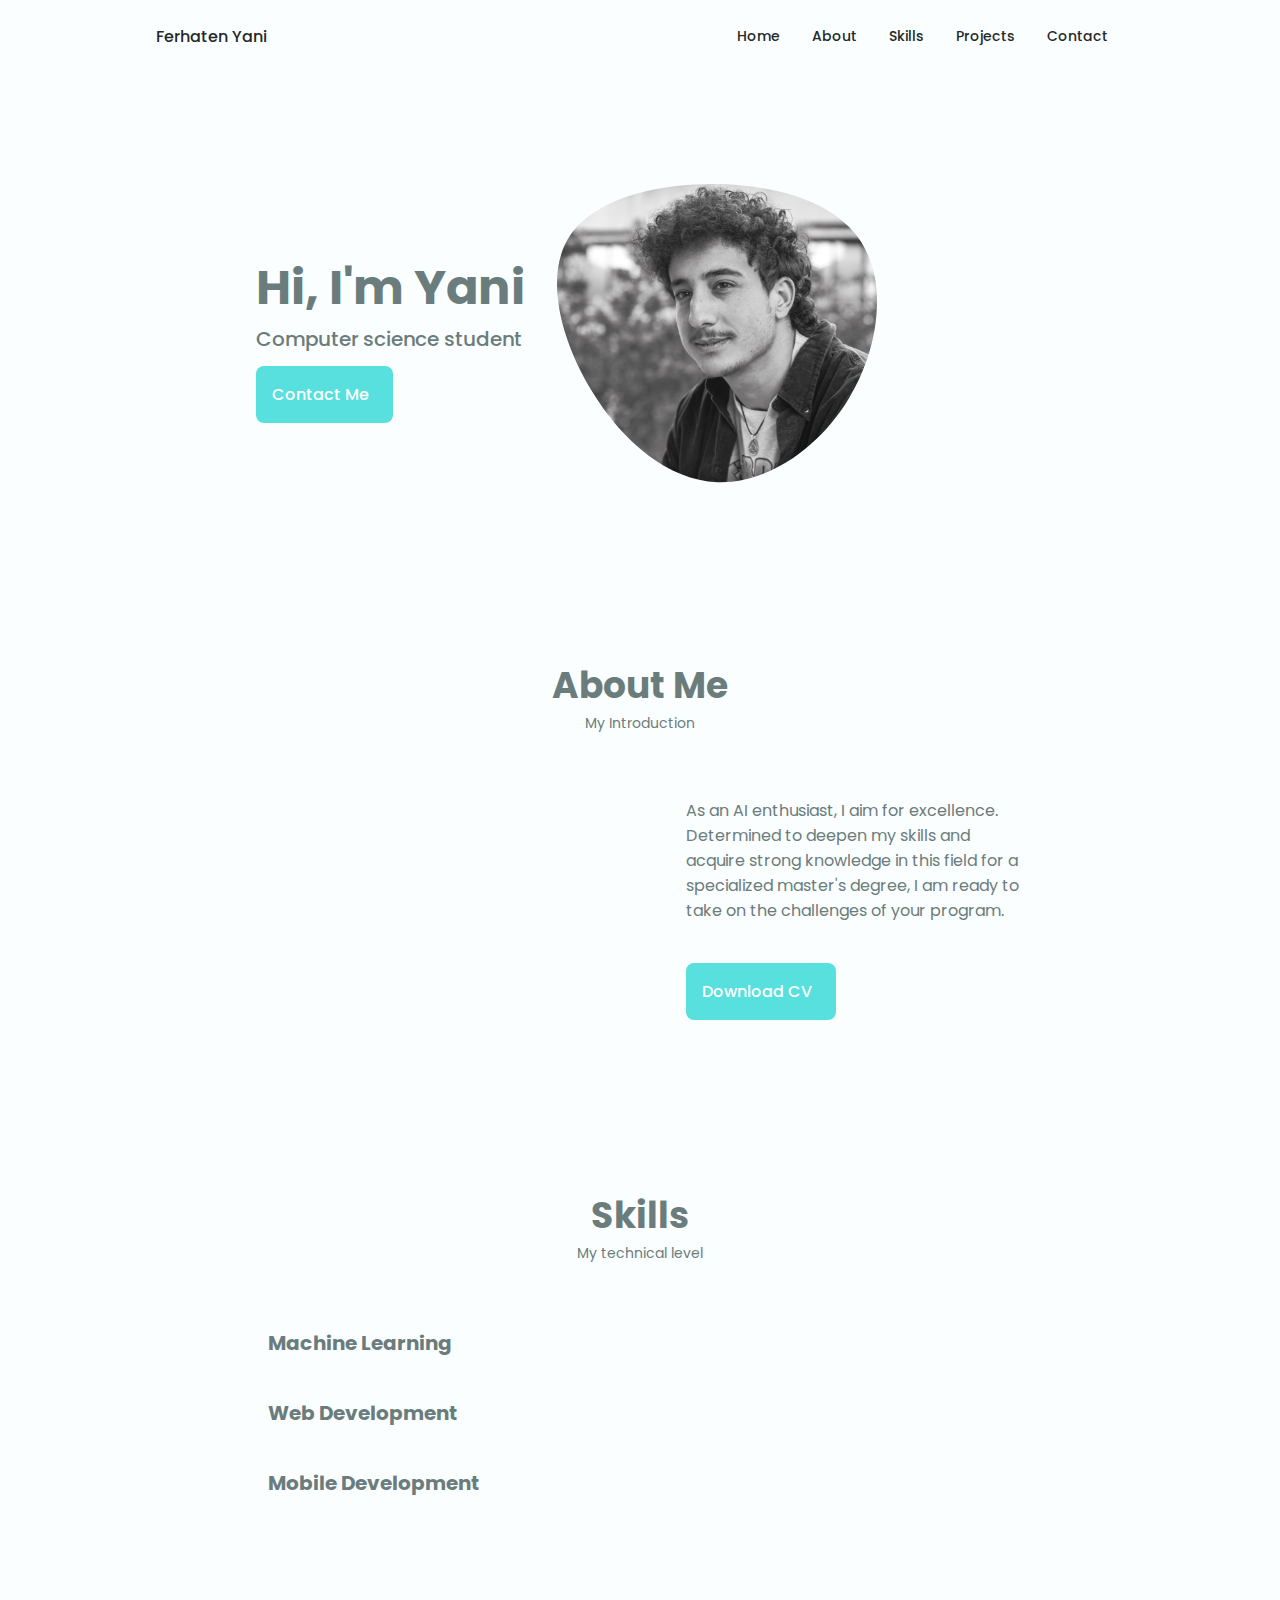
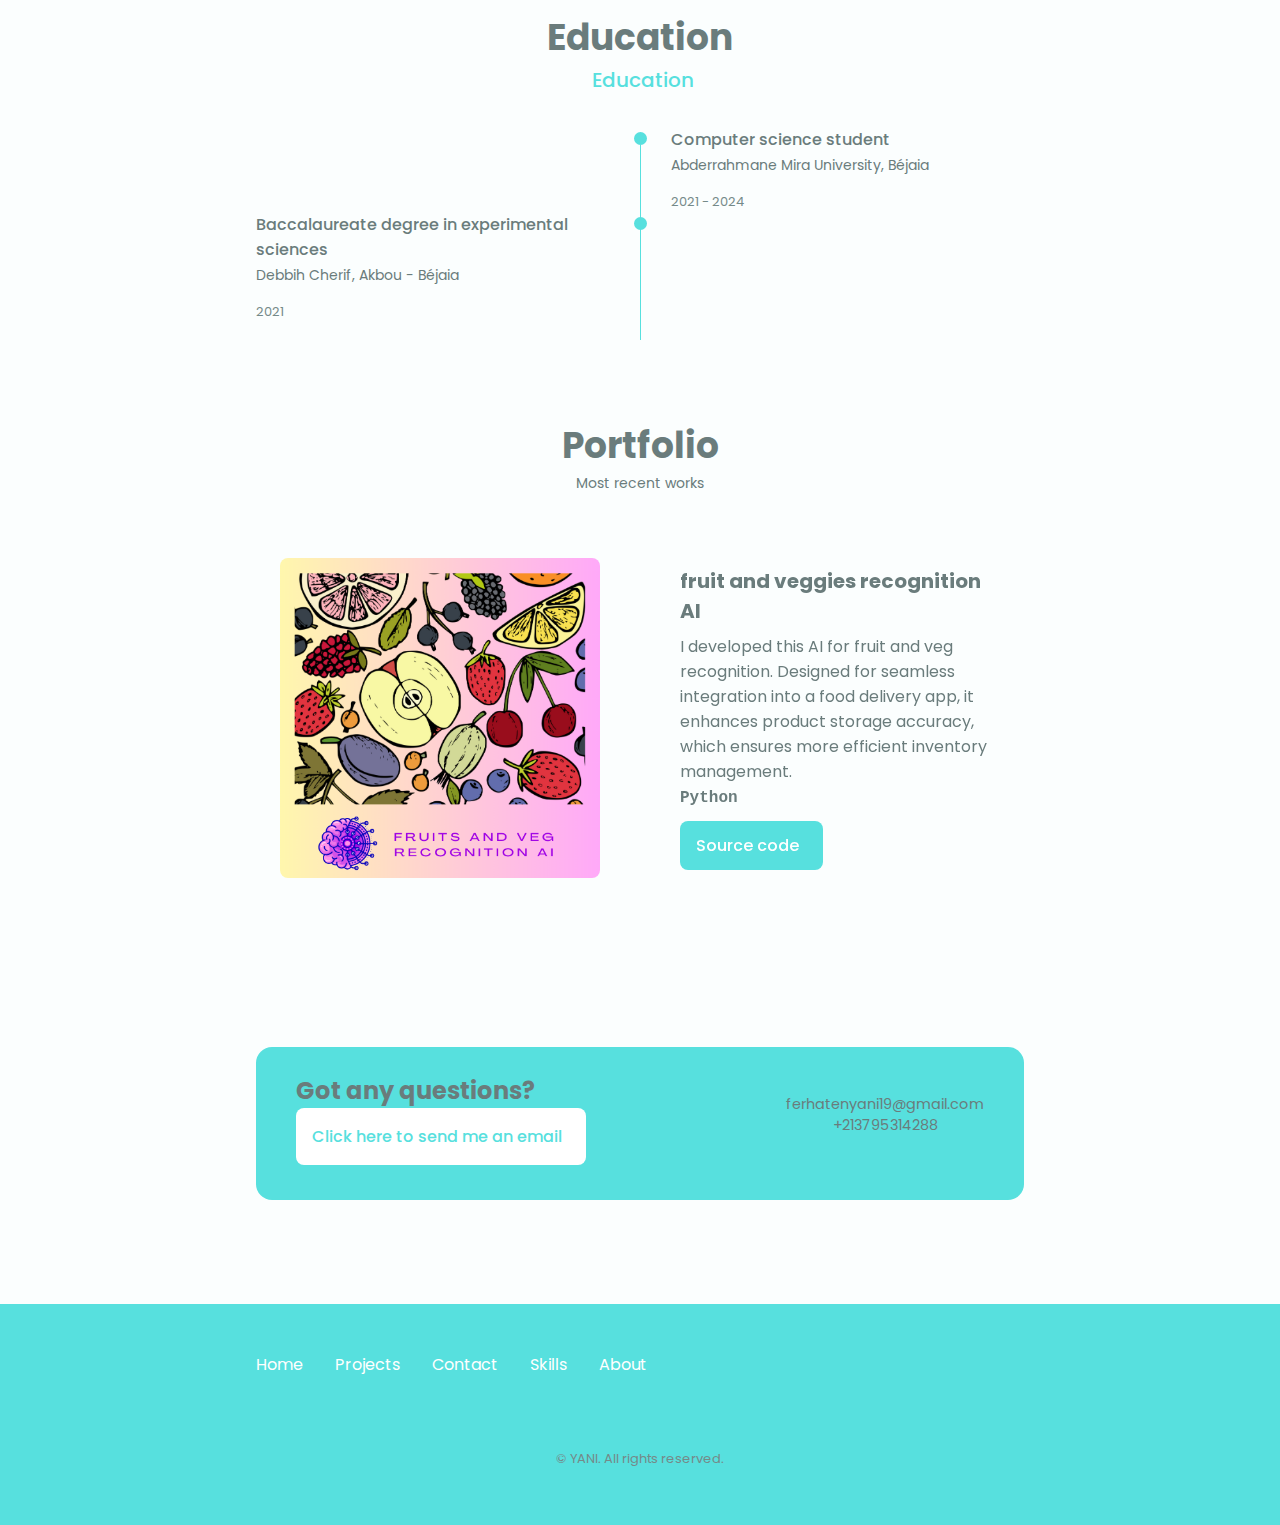
==== index.html @ fad54dcc "changed the js code" ====
<!DOCTYPE html>
<html lang="en">

<head>
    <meta charset="UTF-8">
    <meta name="viewport" content="width=device-width, initial-scale=1.0">

    <!--==================== UNICONS ====================-->
    <link rel="stylesheet" href="https://unicons.iconscout.com/release/v4.0.0/css/line.css">

    <!--==================== SWIPER CSS ====================-->
    <link rel="stylesheet" href="packages/css/swiper-bundle.min.css">

    <!--==================== CSS ====================-->
    <link rel="stylesheet" href="packages/css/styles.css">

    <title>Yani's Portfolio</title>
</head>

<body>
    <!--==================== HEADER ====================-->
    <header class="header" id="header">
        <nav class="nav container">
            <a href="#" class="nav__logo">Ferhaten Yani</a>
            <div class="nav__menu" id="nav-menu">
                <ul class="nav__list grid">
                    <li class="nav__item">
                        <a href="#home" class="nav__link">
                            <i class="uil uil-estate nav__icon"></i>Home
                        </a>
                    </li>
                    <li class="nav__item">
                        <a href="#about" class="nav__link">
                            <i class="uil uil-user nav__icon"></i>About
                        </a>
                    </li>
                    <li class="nav__item">
                        <a href="#skills" class="nav__link">
                            <i class="uil uil-file-alt nav__icon"></i>Skills
                        </a>
                    </li>

                    <li class="nav__item">
                        <a href="#portfolio" class="nav__link">
                            <i class="uil uil-scenery nav__icon"></i>Projects
                        </a>
                    </li>
                    <li class="nav__item">
                        <a href="#contact" class="nav__link">
                            <i class="uil uil-message nav__icon"></i>Contact
                        </a>
                    </li>
                </ul>
                <i class="uil uil-times nav__close" id="nav-close"></i>
            </div>
            <div class="nav__btns">
                <!-- Theme change button -->

                <i class="uil uil-moon change-theme" id="theme-button"></i>

                <div class="nav__toggle" id="nav-toggle">
                    <i class="uil uil-apps"></i>
                </div>
            </div>
        </nav>
    </header>

    <!--==================== MAIN ====================-->
    <main class="main">


        <!--==================== HOME ====================-->
        <section class="home section" id="home">
            <div class="home__container container grid">
                <div class="home__content grid">

                    <div class="home__img">
                        <svg class="home__blob" viewBox="0 0 200 187" xmlns="http://www.w3.org/2000/svg"
                            xmlns:xlink="http://www.w3.org/1999/xlink">
                            <mask id="mask0" mask-type="alpha">
                                <path d="M190.312 36.4879C206.582 62.1187 201.309 102.826 182.328 134.186C163.346 165.547 
                                    130.807 187.559 100.226 186.353C69.6454 185.297 41.0228 161.023 21.7403 129.362C2.45775 
                                    97.8511 -7.48481 59.1033 6.67581 34.5279C20.9871 10.1032 59.7028 -0.149132 97.9666 
                                    0.00163737C136.23 0.303176 174.193 10.857 190.312 36.4879Z" />
                            </mask>
                            <g mask="url(#mask0)">
                                <path d="M190.312 36.4879C206.582 62.1187 201.309 102.826 182.328 134.186C163.346 
                                    165.547 130.807 187.559 100.226 186.353C69.6454 185.297 41.0228 161.023 21.7403 
                                    129.362C2.45775 97.8511 -7.48481 59.1033 6.67581 34.5279C20.9871 10.1032 59.7028 
                                    -0.149132 97.9666 0.00163737C136.23 0.303176 174.193 10.857 190.312 36.4879Z" />
                                <image class="home__blob-img" x="" xlink:href="packages/images/me11.jpg" />
                            </g>
                        </svg>
                    </div>

                    <div class="home__data">
                        <h1 class="home__title">Hi, I'm Yani</h1>
                        <h3 class="home__subtitle">Computer science student</h3>
                       
                        <a href="#contact" class="button button--flex home__button">
                            Contact Me<i class="uil uil-message button__icon"></i>
                        </a>
                    </div>
                </div>
 
            </div>
           
        </section>

        <!--==================== ABOUT ====================-->
        <section class="about section" id="about">
            <h2 class="section__title">About Me</h2>
            <span class="section__subtitle">My Introduction</span>

            <div class="about__container container grid">
                <img src="packages/images/me2.JPG" alt="" class="about__img">
                <div class="about__data">
                    <p class="about__description">
                        As an AI enthusiast, I aim for excellence. Determined to deepen my skills and acquire strong knowledge in this field for a specialized master's degree, I am ready to take on the challenges of your program.
                    </p>
                    
                    <div class="about__buttons">
                        <a download="" href="packages/pdf/cvHETIC.pdf" class="button button--flex">
                            Download CV<i class="uil uil-download-alt button__icon"></i>
                        </a>
                    </div>
                </div>
            </div>
        </section>

        <!--==================== SKILLS ====================-->
        <section class="skills section" id="skills">
            <h2 class="section__title">Skills</h2>
            <span class="section__subtitle">My technical level</span>

            <div class="skills__container container grid">
                 <div> 
                    <!--==================== SKILL-1 ====================-->
                    <div class="skills__content skills__close">
                        <div class="skills__header">
                            <i class="uil uil-robot skills__icon"></i>
                            <div>
                                <h1 class="skills__title">Machine Learning</h1>
                            </div>

                            <i class="uil uil-angle-down skills__arrow"></i>
                        </div>
                        <div class="skills__list grid">
                            <div class="skills__data">
                                <div class="skills__titles">
                                    <h3 class="skills__name">Python</h3>
                                    <span class="skills__number">50%</span>
                                </div>
                                <div class="skills__bar">
                                    <span class="skills__percentage skills__python" style="width: 50%;"></span>
                                </div>
                            </div>
                            <div class="skills__data">
                                <div class="skills__titles">
                                    <h3 class="skills__name">Tensorflow</h3>
                                    <span class="skills__number">40%</span>
                                </div>
                                <div class="skills__bar">
                                    <span class="skills__percentage skills__tab" style="width: 40%;"></span>
                                </div>
                            </div>
                          
                            <div class="skills__data">
                                <div class="skills__titles">
                                    <h3 class="skills__name">Kaggle</h3>
                                    <span class="skills__number">40%</span>
                                </div>
                                <div class="skills__bar">
                                    <span class="skills__percentage skills__google" style="width: 40%;"></span>
                                </div>
                            </div>
                        </div>
                    </div>
         
                    <!--==================== SKILLS 2 ====================-->
                    <div class="skills__content skills__close">
                        <div class="skills__header">
                            <i class="uil uil-brackets-curly skills__icon"></i>
                            <div>
                                <h1 class="skills__title">Web Development</h1>
                                
                            </div>
                            <i class="uil uil-angle-down skills__arrow"></i>
                        </div>
                        <div class="skills__list grid">
                            <div class="skills__data">
                                <div class="skills__titles">
                                    <h3 class="skills__name">Django web framework</h3>
                                    <span class="skills__number">40%</span>
                                </div>
                                <div class="skills__bar">
                                    <span class="skills__percentage skills__wordpress" style="width: 45%;"></span>
                                </div>
                            </div>
                            <div class="skills__data">
                                <div class="skills__titles">
                                    <h3 class="skills__name">HTML</h3>
                                    <span class="skills__number">80%</span>
                                </div>
                                <div class="skills__bar">
                                    <span class="skills__percentage skills__html" style="width: 80%;"></span>
                                </div>
                            </div>
                            <div class="skills__data">
                                <div class="skills__titles">
                                    <h3 class="skills__name">CSS</h3>
                                    <span class="skills__number">60%</span>
                                </div>
                                <div class="skills__bar">
                                    <span class="skills__percentage skills__css" style="width: 65%;"></span>
                                </div>
                            </div>
                            <div class="skills__data">
                                <div class="skills__titles">
                                    <h3 class="skills__name">Bootstrap</h3>
                                    <span class="skills__number">60%</span>
                                </div>
                                <div class="skills__bar">
                                    <span class="skills__percentage skills__css" style="width: 65%;"></span>
                                </div>
                            </div>
                            <div class="skills__data">
                                <div class="skills__titles">
                                    <h3 class="skills__name">JavaScript</h3>
                                    <span class="skills__number">40%</span>
                                </div>
                                <div class="skills__bar">
                                    <span class="skills__percentage skills__js" style="width: 45%;"></span>
                                </div>
                            </div>
                            <div class="skills__data">
                                <div class="skills__titles">
                                    <h3 class="skills__name">Node.js</h3>
                                    <span class="skills__number">40%</span>
                                </div>
                                <div class="skills__bar">
                                    <span class="skills__percentage skills__js" style="width: 45%;"></span>
                                </div>
                            </div>
                            <div class="skills__data">
                                <div class="skills__titles">
                                    <h3 class="skills__name">SQL</h3>
                                    <span class="skills__number">50%</span>
                                </div>
                                <div class="skills__bar">
                                    <span class="skills__percentage skills__js" style="width: 45%;"></span>
                                </div>
                            </div>
                           
                        </div>
                    </div>
                </div>
               
                    <!--==================== SKILLS 3 ====================-->
                    <div class="skills__content skills__close">
                        <div class="skills__header">
                            <i class="uil uil-laptop skills__icon"></i>
                            <div>
                                <h1 class="skills__title">Mobile Development</h1>
                            </div>

                            <i class="uil uil-angle-down skills__arrow"></i>
                        </div>
                        <div class="skills__list grid">
                            <div class="skills__data">
                                <div class="skills__titles">
                                    <h3 class="skills__name">React Native</h3>
                                    <span class="skills__number">30%</span>
                                </div>
                                <div class="skills__bar">
                                    <span class="skills__percentage skills__wordpress" style="width: 90%;"></span>
                                </div>
                            </div>
                            <div class="skills__data">
                                <div class="skills__titles">
                                    <h3 class="skills__name">JavaScript</h3>
                                    <span class="skills__number">40%</span>
                                </div>
                                <div class="skills__bar">
                                    <span class="skills__percentage skills__html" style="width: 80%;"></span>
                                </div>
                            </div>
                            <div class="skills__data">
                                <div class="skills__titles">
                                    <h3 class="skills__name">JSX</h3>
                                    <span class="skills__number">30%</span>
                                </div>
                                <div class="skills__bar">
                                    <span class="skills__percentage skills__css" style="width: 70%;"></span>
                                </div>
                            </div>
                        </div>
                    </div>
                </div>
            </div>
        </section>

        <!--==================== QUALIFICATION ====================-->
        <section class="qualification__section">
            <h2 class="section__title">Education</h2>

            <div class="qualification__container container">

                    <div class="qualification__tabs">
                        <div class="qualification__button button--flex qualification__active" data-target='#education'>
                            <i class="uil uil-graduation-cap qualification__icon"></i>
                            Education
                        </div> 
                    </div>

                
                    <!--==================== QUALIFICATION CONTENT 1 ====================-->
                    <div class="qualification__content qualification__active" data-content id="education">

                      

                        <!--==================== QUALIFICATION 2 ====================-->
                        <div class="qualification__data">
                            <div></div>
                            <div>
                                <span class="qualification__rounder"></span>
                                <span class="qualification__line"></span>
                            </div>

                            <div>
                                <h3 class="qualification__title">Computer science student</h3>
                                <span class="qualification__subtitle">Abderrahmane Mira University, Béjaia</span>
                                <div class="qualification__calendar">
                                    <i class="uil uil-calendar-alt"></i>
                                    2021 - 2024
                                </div>
                            </div>
                        </div>

                        <!--==================== QUALIFICATION 1 ====================-->
                        <div class="qualification__data">
                            <div>
                                <h3 class="qualification__title">Baccalaureate degree in experimental sciences</h3>
                                <span class="qualification__subtitle">Debbih Cherif, Akbou - Béjaia</span>
                                <div class="qualification__calendar">
                                    <i class="uil uil-calendar-alt"></i>
                                    2021
                                </div>
                            </div>

                            <div>
                                <span class="qualification__rounder"></span>
                                <span class="qualification__line"></span>
                            </div>
                        </div>

                    </div>
                
                 </div>
        </section>

      
        <!--==================== Projects ====================-->
        <section class="portfolio section" id="portfolio">

            <h2 class="section__title">Portfolio</h2>
            <span class="section__subtitle">Most recent works</span>

            <div class="portfolio__container container swiper-container">
                <div class="swiper-wrapper">

                     <!--==================== PORTFOLIO 1 ====================-->

                     <div class="portfolio__content grid swiper-slide">
                        <img src="packages/images/aiIMG.png" controls loop class="portfolio__img">
                            
                    </img>

                        <div class="portfolio_">

                            <h3 class="portfolio__title">fruit and veggies recognition AI</h3>

                            <p class="portfolio__description"> I developed this AI for fruit and veg recognition. 
                                Designed for seamless integration into a food delivery app, 
                                it enhances product storage accuracy, 
                                which ensures more efficient inventory management. <br> <code

                                    style="font-weight: bold;">Python </code></p>
                            <a href="https://github.com/bonclay-maker/vegiesAI"
                                class="button button--flex button--small portfolio__button" target="_blank">
                                Source code
                                <i class="uil uil-arrow-right button__icon"></i>
                            </a>
                        </div>
                    </div>

                    <!--==================== PORTFOLIO 2 ====================-->

                    <div class="portfolio__content grid swiper-slide">
                        <img src="./packages/images/portfolio.png" alt="" class="portfolio__img">

                        <div class="portfolio_">
                            <h3 class="portfolio__title">My portfolio</h3>
                            <p class="portfolio__description">I designed this personal portfolio to showcase my latests projects and my most valuable skills <br> <code
                                    style="font-weight: bold;">HTML CSS Javascript </code>
                            </p>
                            <a href="https://github.com/bonclay-maker/portfolio.github.io"
                            class="button button--flex button--small portfolio__button" target="_blank">
                            Source code
                            <i class="uil uil-arrow-right button__icon"></i>
                        </a>
                        </div>
                    </div>

                   

                 

              


            </div>

        </section>

        <!--==================== contact me section ====================-->

        <section class="project section" id="contact">

            <div class="project__bg">
                <div class="project__container project__data container grid">
                    <div class="project__data">
                        <h2 class="project__title">Got any questions?</h2>
                        
                        <a href="mailto:oussamabenberkane.pro@gmail.com" target="_blank"
                            class="button button--flex button--white" style="margin-bottom: 0.3rem;">Click here to send
                            me an email
                            <i class="uil uil-message project__icon button__icon"></i>
                        </a>

                    </div>

                    <span style="margin: auto; font-size: .9rem; text-align: center;">
                        ferhatenyani19@gmail.com
                        <br>
                        +213795314288
                    </span>

                </div>
            </div>

        </section>

    

     
    </main>

    <!--==================== FOOTER ====================-->
    <footer class="footer">

        <div class="footer__bg">

            <div class="footer__container container grid">


                <ul class="footer__links">
                    <li>
                        <a href="#home" class="footer__link">Home</a>
                    </li>
                    <li>
                        <a href="#portfolio" class="footer__link">Projects</a>
                    </li>
                    <li>
                        <a href="#contact" class="footer__link">Contact</a>
                    </li>
                    <li>
                        <a href="#skills" class="footer__link">Skills</a>
                    </li>
                     <li>
                        <a href="#about" class="footer__link">About</a>
                    </li>
                </ul>

               
            </div>
            <p class="footer__copy">&#169; YANI. All rights reserved.</p>
        </div>
    </footer>

    <!--==================== SCROLL TOP ====================-->
    <a href="#" class="scrollup" id="scroll-up">
        <i class="uil uil-arrow-up scrollup__icon"></i>
    </a>


    <!--==================== SWIPER JS ====================-->
    <script src="packages/js/swiper-bundle.min.js"></script>

    <!--==================== MAIN JS ====================-->
    <script src="packages/js/main.js"></script>
    
</body>

</html>
---- packages/css/styles.css ----
/* ==================== GOOGLE FONTS ====================*/
@import url("https://fonts.googleapis.com/css2?family=Poppins:wght@400;500;600&display=swap");

/*==================== VARIABLES CSS ====================*/
:root {
  --header-height: 3rem;

  /*========== Colors ==========*/
  /* Change favorite color */
  --hue-color: 899 ;

  /* HSL color mode */
  --first-color: hsl(var(--hue-color), 69%, 61%);
  --first-color-second: hsl(var(--hue-color), 69%, 61%);
  --first-color-alt: hsl(var(--hue-color), 57%, 53%);
  --first-color-lighter: hsl(var(--hue-color), 92%, 85%);
  --title-color: hsl(var(--hue-color), 8%, 15%);
  --text-color: hsl(var(--hue-color), 8%, 45%);
  --text-color-light: hsl(var(--hue-color), 8%, 50%);
  --input-color: hsl(var(--hue-color), 70%, 96%);
  --body-color: hsl(var(--hue-color), 60%, 99%);
  --container-color: #fff;
  --scroll-bar-color: hsl(var(--hue-color), 12%, 90%);
  --scroll-thumb-color: hsl(var(--hue-color), 12%, 80%);

  /*========== Font and typography ==========*/
  --body-font: "Poppins", sans-serif;

  /* .5rem = 8px, 1rem = 16px, 1.5rem = 24px ... */
  --big-font-size: 2rem;
  --h1-font-size: 1.5rem;
  --h2-font-size: 1.25rem;
  --h3-font-size: 1.125rem;
  --normal-font-size: 0.938rem;
  --small-font-size: 0.813rem;
  --smaller-font-size: 0.75rem;

  /*========== Font weight ==========*/
  --font-medium: 500;
  --font-semi-bold: 600;

  /*========== Margenes Bottom ==========*/
  /* .25rem = 4px, .5rem = 8px, .75rem = 12px ... */
  --mb-0-25: 0.25rem;
  --mb-0-5: 0.5rem;
  --mb-0-75: 0.75rem;
  --mb-1: 1rem;
  --mb-1-5: 1.5rem;
  --mb-2: 2rem;
  --mb-2-5: 2.5rem;
  --mb-3: 3rem;

  /*========== z index ==========*/
  --z-tooltip: 10;
  --z-fixed: 100;
  --z-modal: 1000;
}

/* Font size for large devices */
@media screen and (min-width: 968px) {
  :root {
    --big-font-size: 3rem;
    --h1-font-size: 2.25rem;
    --h2-font-size: 1.5rem;
    --h3-font-size: 1.25rem;
    --normal-font-size: 1rem;
    --small-font-size: 0.875rem;
    --smaller-font-size: 0.813rem;
  }
}

/*========== Variables Dark theme ==========*/
body.dark-theme {
  /* HSL color mode */
  --first-color-second: hsl(var(--hue-color), 30%, 8%);
  --title-color: hsl(var(--hue-color), 8%, 95%);
  --text-color: hsl(var(--hue-color), 8%, 45%);
  --text-color-light: hsl(var(--hue-color), 8%, 75%);
  --input-color: hsl(var(--hue-color), 29%, 16%);
  --body-color: hsl(var(--hue-color), 28%, 12%);
  --container-color: hsl(var(--hue-color), 29%, 16%);
  --scroll-bar-color: hsl(var(--hue-color), 12%, 48%);
  --scroll-thumb-color: hsl(var(--hue-color), 12%, 36%);
}

/*========== Button Dark/Light ==========*/
.nav__btns {
  display: flex;
  align-items: center;
}

.change-theme {
  font-size: 1.25rem;
  color: var(--title-color);
  margin-right: var(--mb-1);
  cursor: pointer;
}

.change-theme:hover {
  color: var(--first-color);
}

/*==================== BASE ====================*/

* {
  box-sizing: border-box;
  padding: 0;
  margin: 0;
}

html {
  scroll-behavior: smooth;
}

body {
  margin: 0 0 var(--header-height) 0;
  font-family: var(--body-font);
  font-size: var(--normal-font-size);
  background-color: var(--body-color);
  color: var(--text-color);
}


h4 {
  color: var(--title-color);
  font-weight: var(--font-semi-bold);
}

ul {
  list-style: none;
}

a {
  text-decoration: none;
}

img {
  width: 100%;
  height: auto;
}

/*==================== REUSABLE CSS CLASSES ====================*/
.section {
  padding: 2rem 0 4rem;
  margin-bottom: 40px;
}

.section__title {
  font-size: var(--h1-font-size);
}

.section__subtitle {
  display: block;
  font-size: var(--small-font-size);
  margin-bottom: var(--mb-2);
}

.section__title,
.section__subtitle {
  text-align: center;
}

/*==================== LAYOUT ====================*/

.container {
  max-width: 768px;
  margin-left: var(--mb-1-5);
  margin-right: var(--mb-1-5);
}

.grid {
  display: grid;
  gap: 1.5rem;
}

.header {
  width: 100%;
  position: fixed;
  bottom: 0;
  left: 0;
  z-index: var(--z-fixed);
  background-color: var(--body-color);
}

/*==================== NAV ====================*/
.nav {
  max-width: 968px;
  height: var(--header-height);
  display: flex;
  justify-content: space-between;
  align-items: center;
}

.nav__logo,
.nav__toggle {
  color: var(--title-color);
  font-weight: var(--font-medium);
}

.nav__logo:hover {
  color: var(--first-color);
}

.nav__toggle {
  font-size: 1.1rem;
  cursor: pointer;
}

.nav__toggle:hover {
  color: var(--first-color);
}

@media screen and (max-width: 767px) {
  .nav__menu {
    position: fixed;
    bottom: -100%;
    left: 0;
    width: 100%;
    background-color: var(--body-color);
    padding: 2rem 1.5rem 4rem;
    box-shadow: 0 -1px 4px rgba(0, 0, 0, 0.15);
    border-radius: 1.5rem 1.5rem 0 0;
    transition: 0.3s;
  }
}

.nav__list {
  grid-template-columns: repeat(3, 1fr);
  gap: 2rem;
}

.nav__link {
  display: flex;
  flex-direction: column;
  align-items: center;
  font-size: var(--small-font-size);
  color: var(--title-color);
  font-weight: var(--font-medium);
}

.nav__link:hover {
  color: var(--first-color);
}

.nav__icon {
  font-size: 1.2rem;
}

.nav__close {
  position: absolute;
  right: 1.3rem;
  bottom: 0.5rem;
  font-size: 1.5rem;
  cursor: pointer;
  color: var(--first-color);
}

.nav__close:hover {
  color: var(--first-color-alt);
}

/* show menu */
.show-menu {
  bottom: 0;
}

/* Active link */
.active-link {
  color: var(--first-color);
}

/* Change background header */
.scroll-header {
  box-shadow: 0 -1px 4px rgba(0, 0, 0, 0.15);
}

/*==================== HOME ====================*/

.home__container {
  gap: 1rem;
}

.home__content {
  grid-template-columns: 0.5fr 3fr;
  padding-top: 3.5rem;
  align-items: center;
}


.home__blob {
  width: 200px;
  fill: var(--first-color);
}

.home__blob-img {
  width: 200px;
  align-self: center;
}

.home__data {
  grid-column: 1/3;
}

.home__title {
  font-size: var(--big-font-size);
}

.home__subtitle {
  font-size: var(--h3-font-size);
  color: var(--text-color);
  font-weight: var(--font-medium);
  margin-bottom: var(--mb-0-75);
}

.home__description {
  margin-bottom: var(--mb-2);
}

.home__scroll {
  display: none;
}

.home__scroll-button {
  color: var(--first-color);
  transition: 0.3s;
}

.home__scroll-button:hover {
  transform: translateY(0.25rem);
}

.home__scroll-mouse {
  font-size: 2rem;
}

.home__scroll-name {
  font-size: var(--small-font-size);
  color: var(--title-color);
  font-weight: var(--font-medium);
  margin-right: var(--mb-0-25);
}

.home__scroll-arrow {
  font-size: 1.25rem;
}

/*==================== BUTTONS ====================*/

.button {
  display: inline-block;
  background-color: var(--first-color);
  color: #ffff;
  padding: 1rem;
  border-radius: 0.5rem;
  font-weight: var(--font-medium);
}

.button:hover {
  background-color: var(--first-color-alt);
}

.button__icon {
  font-size: 1.2rem;
  margin-left: var(--mb-0-5);
  transition: 0.3s;
}

.button--white {
  background-color: #fff;
  color: var(--first-color);
}

.button--white:hover {
  background-color: #fff;
}

.button--flex {
  display: inline-flex;
  align-items: center;
  transition: 0.3s;
}

.button--small {
  padding: 0.75rem 1rem;
}

.button--link {
  padding: 0;
  background-color: transparent;
  color: var(--first-color);
}

.button--link:hover {
  background-color: transparent;
  color: var(--first-color-alt);
}

/*==================== ABOUT ====================*/
.about__img {
  width: 200px;
  border-radius: 0.5rem;
  justify-self: center;
  align-items: center;
}

.about__description {
  text-align: center;
  margin-bottom: var(--mb-2-5);
}

.about__info {
  display: flex;
  justify-content: space-evenly;
  margin-bottom: var(--mb-2-5);
}

.about__info-title {
  font-size: var(--h2-font-size);
  font-weight: var(--font-semi-bold);
  color: var(--title-color);
}

.about__info-name {
  font-size: var(--smaller-font-size);
}

.about__info-title,
.about__info-name {
  display: block;
  text-align: center;
}

.about__buttons {
  display: flex;
  justify-content: center;
}

/*==================== SKILLS ====================*/

.skills__container {
  row-gap: 0;
}

.skills__header {
  display: flex;
  align-items: center;
  margin-bottom: var(--mb-2-5);
  cursor: pointer;
}

.skills__icon,
.skills__arrow {
  font-size: 2rem;
  color: var(--first-color);
}

.skills__icon {
  margin-right: var(--mb-0-75);
}

.skills__title {
  font-size: var(--h3-font-size);
}

.skills__subtitle {
  font-size: var(--small-font-size);
  color: var(--text-color-light);
}

.skills__arrow {
  margin-left: auto;
  transition: 0.4s;
}

.skills__list {
  row-gap: 1.5rem;
  padding-left: 2.7rem;
}

.skills__titles {
  display: flex;
  justify-content: space-between;
  margin-bottom: var(--mb-0-5);
}

.skills__name {
  font-size: var(--normal-font-size);
  font-weight: var(--font-medium);
}

.skills__bar,
.skills__percentage {
  height: 5px;
  border-radius: 0.25rem;
}

.skills__bar {
  background-color: var(--first-color-lighter);
}

.skills__percentage {
  display: block;
  background-color: var(--first-color);
}


.skills__close .skills__list {
  height: 0;
  overflow: hidden;
}

.skills__open .skills__list {
  height: max-content;
  margin-bottom: var(--mb-2-5);
}

.skills__open .skills__arrow {
  transform: rotate(-180deg);
}

/*==================== QUALIFICATION ====================*/
.qualification__tabs {
  display: flex;
  justify-content: space-evenly;
  margin-bottom: var(--mb-2);
}

.qualification__button {
  font-size: var(--h3-font-size);
  font-weight: var(--font-medium);
  cursor: pointer;
}

.qualification__button:hover {
  color: var(--first-color);
}

.qualification__icon {
  font-size: 1.8rem;
  margin-right: var(--mb-0-25);
}

.qualification__data {
  display: grid;
  grid-template-columns: 1fr max-content 1fr;
  column-gap: 1.5rem;
}

.qualification__title {
  font-size: var(--normal-font-size);
  font-weight: var(--font-medium);
}

.qualification__subtitle {
  display: inline-block;
  font-size: var(--small-font-size);
  margin-bottom: var(--mb-1);
}

.qualification__calendar {
  font-size: var(--smaller-font-size);
  color: var(--text-color-light);
  /* margin-bottom: var(--mb-1) */
}

.qualification__rounder {
  display: inline-block;
  width: 13px;
  height: 13px;
  background-color: var(--first-color);
  border-radius: 50%;
}

.qualification__line {
  display: block;
  width: 1px;
  height: 100%;
  background-color: var(--first-color);
  transform: translate(6px, -7px);
}

.qualification__content[data-content] {
  display: none;
}

.qualification__active[data-content] {
  display: block;
}

.qualification__button.qualification__active {
  color: var(--first-color);
}



/*==================== PORTFOLIO ====================*/
.portfolio__container {
  overflow: initial;
}

.portfolio__content {
  padding: 0 1.5rem;
}

.portfolio__img {
  width: 265px;
  border-radius: 0.5rem;
  justify-self: center;
}

.portfolio__title {
  font-size: var(--h3-font-size);
  margin-bottom: var(--mb-0-5);
}

.portfolio__description {
  margin-bottom: var(--mb-0-75);
}

.portfolio__button:hover .button__icon {
  transform: translateX(0.25rem);
}

.swiper-button-prev::after,
.swiper-button-next::after {
  content: "";
}

.swiper-portfolio-icon {
  font-size: 2rem;
  color: var(--first-color);
}

.swiper-button-prev {
  left: -0.5rem;
}

.swiper-button-next {
  right: -0.5rem;
}

.swiper-container-horizontal>.swiper-pagination-bullets {
  bottom: -2.5rem;
}

.swiper-pagination-bullet-active {
  background-color: var(--first-color);
}

.swiper-button-prev,
.swiper-button-next,
.swiper-pagination-bullet {
  outline: none;
}




/*==================== CONTACT ME ====================*/
.contact__container {
  row-gap: 3rem;
}

.contact__information {
  display: flex;
  margin-bottom: var(--mb-2);
}

.contact__icon {
  font-size: 1.5rem;
  color: var(--first-color);
  margin-right: var(--mb-0-75);
}

.content__title {
  font-size: var(--h3-font-size);
  font-weight: var(--font-medium);
}

.contact__subtitle {
  font-size: var(--small-font-size);
  color: var(--text-color-light);
}

.contact__content {
  background-color: var(--input-color);
  border-radius: 0.5rem;
  padding: 0.75rem 1rem 0.25rem;
}

.contact__label {
  font-size: var(--smaller-font-size);
  color: var(--title-color);
}

.contact__input {
  width: 100%;
  background-color: var(--input-color);
  color: var(--text-color);
  font-family: var(--body-font);
  font-size: var(--normal-font-size);
  border: none;
  outline: none;
  padding: 0.25rem 0.5rem 0.5rem 0;
}

/*==================== FOOTER ====================*/
.footer {
  padding-top: 2rem;
}

.footer__container {
  row-gap: 3.5rem;
}

.footer__bg {
  background-color: var(--first-color-second);
  padding: 2rem 0 3rem;
}

.footer__title {
  font-size: var(--h1-font-size);
  margin-bottom: var(--mb-0-25);
}

.footer__subtitle {
  font-size: var(--small-font-size);
}

.footer__links {
  display: flex;
  flex-direction: column;
  row-gap: 1.5rem;
}

.footer__link:hover {
  color: var(--first-color-lighter);
}

.footer__social {
  font-size: 1.25rem;
  margin-right: var(--mb-1-5);
}

.footer__social:hover {
  color: var(--first-color-lighter);
}

.footer__copy {
  font-size: var(--smaller-font-size);
  text-align: center;
  color: var(--text-color-light);
  margin-top: var(--mb-3);
}

.footer__title,
.footer__subtitle,
.footer__link,
.footer__social {
  color: #fff;
}

/*========== SCROLL UP ==========*/
.scrollup {
  position: fixed;
  right: 1rem;
  bottom: -20%;
  background-color: var(--first-color);
  opacity: 0.8;
  padding: 0 0.3rem;
  border-radius: 0.4rem;
  z-index: var(--z-tooltip);
  transition: 0.4s;
}

.scrollup:hover {
  background-color: var(--first-color-alt);
}

.scrollup__icon {
  font-size: 1.5rem;
  color: #fff;
}

/* Show scroll */
.show-scroll {
  bottom: 5rem;
}

/*========== SCROLL BAR ==========*/
::-webkit-scrollbar {
  width: 0.6rem;
  background-color: var(--scroll-bar-color);
  border-radius: 0.5rem;
}

::-webkit-scrollbar-thumb {
  background-color: var(--scroll-thumb-color);
  border-radius: 0.5rem;
}

::-webkit-scrollbar-thumb:hover {
  background-color: var(--text-color-light);
}

/*==================== MEDIA QUERIES ====================*/
/* For small devices */
@media screen and (max-width: 380px) {
  .container {
    margin-left: var(--mb-1);
    margin-right: var(--mb-1);
  }

  .nav__menu {
    padding: 2rem 0.25rem 4rem;
  }

  .nav__list {
    column-gap: 0;
  }

  .home__content {
    grid-template-columns: 0.35fr 3fr;
  }

  .home__blob {
    width: 250px;
  }

  .home__social-icon {
    width: 30px;
  }

  .home__subtitle {
    font-size: 24px;
  }

  .home__description {
    font-size: 18px;
  }

  .home__button {
    font-size: 20px;
  }

  .skills__title {
    font-size: var(--normal-font-size);
  }

  .qualification__data {
    gap: 0.5rem;
  }

  .services__container {
    grid-template-columns: max-content;
    justify-content: center;
  }

  .services__content {
    padding-right: 3.5rem;
  }

  .services__modal {
    padding: 0 0.5rem;
  }

  .project__img {
    width: 200px;
  }

  .testimonial__header,
  .testimonial__data {
    flex-direction: column;
    align-items: center;
  }

  .testimonial__img {
    margin-right: 0;
    margin-bottom: var(--mb-0-25);
  }

  .testimonial__data,
  .testimonial__description {
    text-align: center;
  }
}

/* For medium devices */
@media screen and (min-width: 568px) {
  .home__content {
    grid-template-columns: max-content 1fr 1fr;
  }

  .home__data {
    grid-column: initial;
  }

  .home__img {
    order: 1;
    justify-self: center;
  }

  .about__container,
  .skills_container,
  .portfolio__content,
  .project__container,
  .contact__container,
  .footer__container {
    grid-template-columns: repeat(2, 1fr);
  }

  .qualification__sections {
    display: grid;
    grid-template-columns: 0.6fr;
    justify-content: center;
  }

  @media screen and (min-width: 768px) {
    .container {
      margin-left: auto;
      margin-right: auto;
    }

    .body {
      margin: 0;
    }

    .section {
      padding: 6rem 0 2rem;
    }

    .section__subtitle {
      margin-bottom: 4rem;
    }

    .header {
      top: 0;
      bottom: initial;
    }

    .header,
    .main,
    .footer__container {
      padding: 0 1rem;
    }

    .nav {
      height: calc(var(--header-height) + 1.5rem);
      column-gap: 1rem;
    }

    .nav__icon,
    .nav__close,
    .nav__toggle {
      display: none;
    }

    .nav__list {
      display: flex;
      column-gap: 2rem;
    }

    .nav__menu {
      margin-left: auto;
    }

    .change-theme {
      margin: 0;
    }

    .home__container {
      row-gap: 5rem;
    }

    .home__content {
      padding-top: 5.5rem;
      column-gap: 2rem;
    }

    .home__blob {
      width: 270px;
    }

    .home__scroll {
      display: block;
    }

    .home__scroll-button {
      margin-left: 3rem;
    }

    .about__container {
      column-gap: 5rem;
      justify-content: center;
    }

    .about__img {
      width: 350px;
    }

    .about__description {
      text-align: initial;
    }

    .about__info {
      justify-content: space-between;
    }

    .about__buttons {
      justify-content: initial;
    }

    .qualification__tabs {
      justify-content: center;
    }

    .qualification__button {
      margin: 0 var(--mb-1);
    }

    .qualification__sections {
      grid-template-columns: 0.5fr;
    }

    .services__container {
      grid-template-columns: repeat(3, 218px);
      justify-content: center;
    }

    .services__icon {
      font-size: 2rem;
    }

    .services__content {
      padding: 6rem 0 2rem 2.5rem;
    }

    .services__modal-content {
      width: 450px;
    }

    .portfolio__img {
      width: 320px;
    }

    .portfolio__content {
      align-items: center;
    }

    .project {
      text-align: initial;
    }

    .project__bg {
      background: none;
    }

    .project__container {
      background-color: var(--first-color-second);
      border-radius: 1rem;
      padding: 3rem 2.5rem 0;
      grid-template-columns: 1fr max-content;
      column-gap: 3rem;
    }

    .project__data {
      padding-top: 0.8rem;
    }


    .footer__container {
      grid-template-columns: repeat(3, 1fr);
    }

    .footer__bg {
      padding: 3rem 0 3.5rem;
    }

  

    .footer__links {
      flex-direction: row;
      column-gap: 2rem;
    }

    .footer__socials {
      justify-self: flex-end;
    }

    .footer__copy {
      margin-top: 4.5rem;
    }
  }
}

/* For large devices */
@media screen and (min-width: 1024px) {
  body {
    margin: 0;
  }

  .header,
  .main,
  .footer__container {
    padding: 0;
  }

  .home__blob {
    width: 320px;
  }

  .home__social {
    transform: translateX(-6rem);
  }

  .services__container {
    grid-template-columns: repeat(3, 238px);
  }

  .portfolio__content {
    column-gap: 5rem;
  }

  .project__container {
    padding-bottom: 30px;
  }

  .swiper-portfolio-icon {
    font-size: 3.5rem;
  }

  .swiper-button-prev {
    left: -3.5rem;
  }

  .swiper-button-next {
    right: -3.5rem;
  }

  .swiper-container-horizontal>.swiper-pagination-bullets {
    bottom: -4.5rem;
  }

  .contact__form {
    width: 460px;
  }

  .contact__inputs {
    grid-template-columns: repeat(2, 1fr);
  }
}
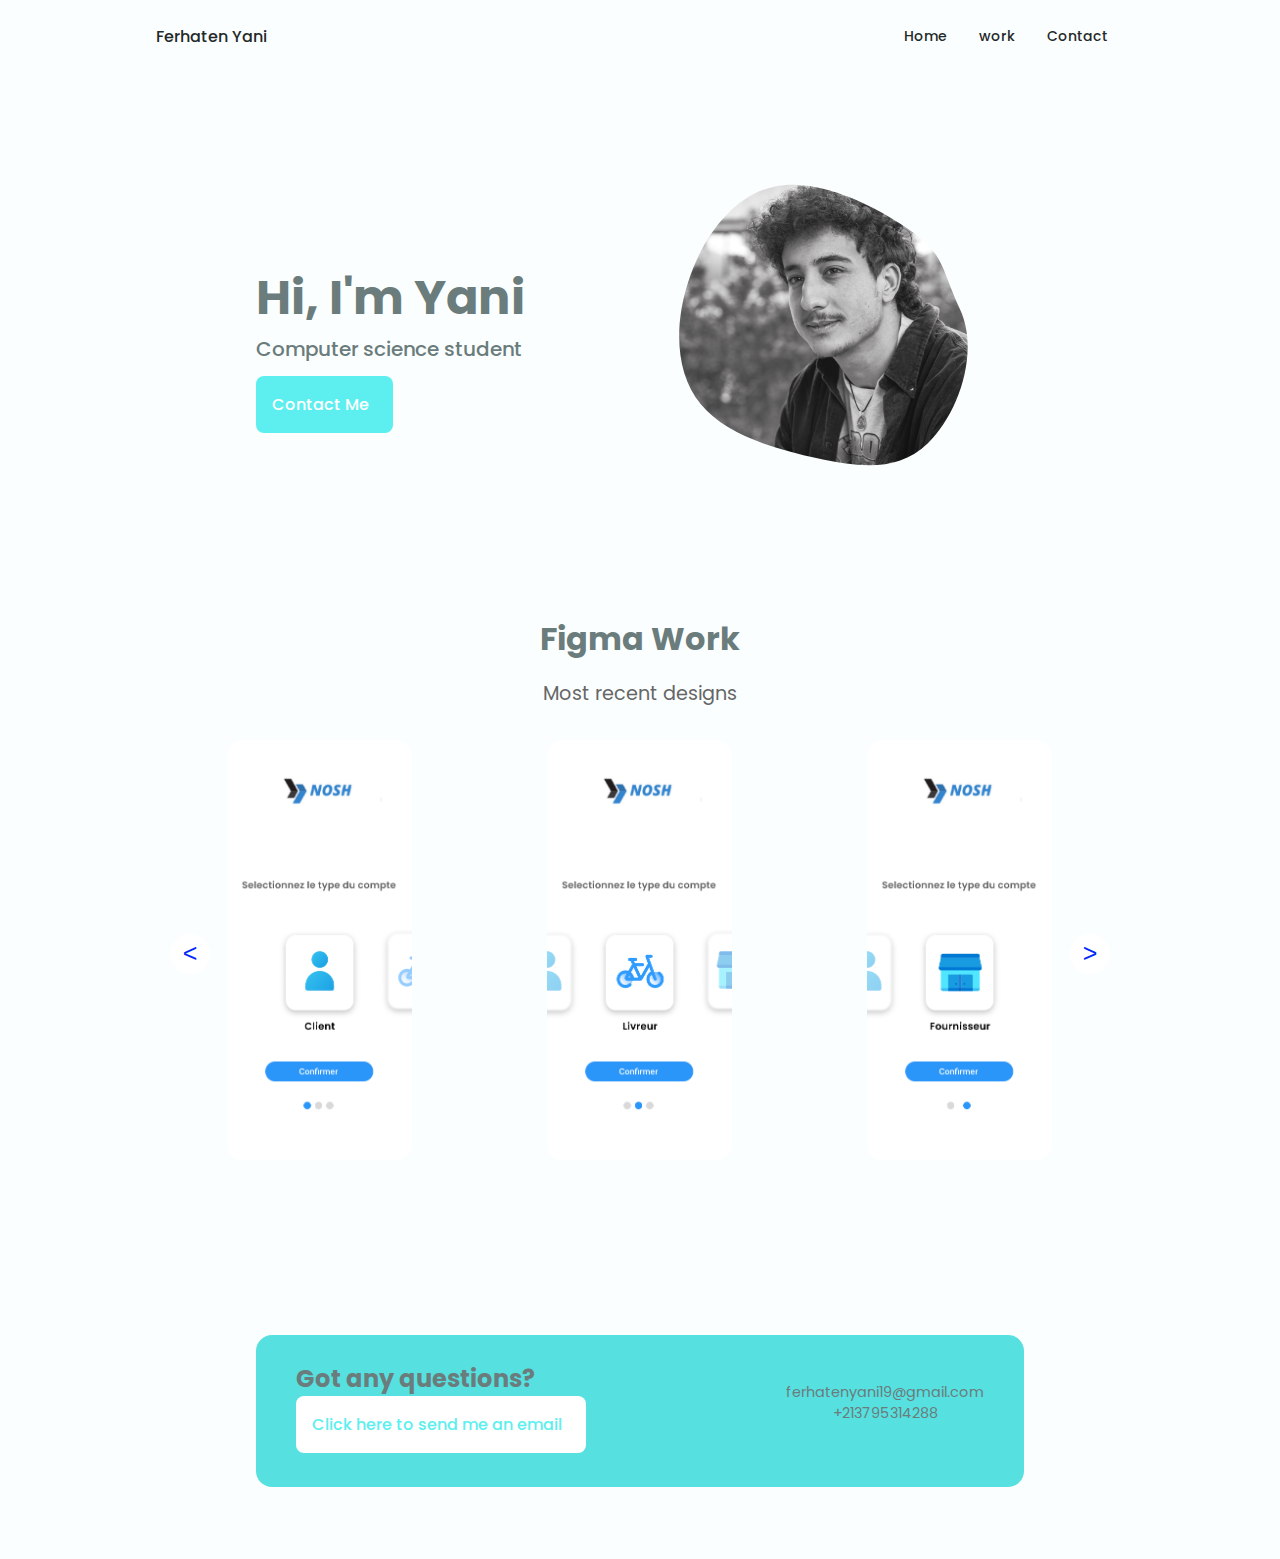
==== commit 9588029f: "akh a moha" ====
--- a/index.html
+++ b/index.html
@@ -29,6 +29,8 @@
                             <i class="uil uil-estate nav__icon"></i>Home
                         </a>
                     </li>
+
+                    <!--
                     <li class="nav__item">
                         <a href="#about" class="nav__link">
                             <i class="uil uil-user nav__icon"></i>About
@@ -38,11 +40,11 @@
                         <a href="#skills" class="nav__link">
                             <i class="uil uil-file-alt nav__icon"></i>Skills
                         </a>
-                    </li>
+                    </li>-->
 
                     <li class="nav__item">
-                        <a href="#portfolio" class="nav__link">
-                            <i class="uil uil-scenery nav__icon"></i>Projects
+                        <a href="#figma-work" class="nav__link">
+                            <i class="uil uil-scenery nav__icon"></i>work
                         </a>
                     </li>
                     <li class="nav__item">
@@ -68,299 +70,42 @@
     <!--==================== MAIN ====================-->
     <main class="main">
 
-
-        <!--==================== HOME ====================-->
         <section class="home section" id="home">
             <div class="home__container container grid">
                 <div class="home__content grid">
-
                     <div class="home__img">
-                        <svg class="home__blob" viewBox="0 0 200 187" xmlns="http://www.w3.org/2000/svg"
+                        <svg class="home__blob" viewBox="0 0 500 500" xmlns="http://www.w3.org/2000/svg"
                             xmlns:xlink="http://www.w3.org/1999/xlink">
                             <mask id="mask0" mask-type="alpha">
-                                <path d="M190.312 36.4879C206.582 62.1187 201.309 102.826 182.328 134.186C163.346 165.547 
-                                    130.807 187.559 100.226 186.353C69.6454 185.297 41.0228 161.023 21.7403 129.362C2.45775 
-                                    97.8511 -7.48481 59.1033 6.67581 34.5279C20.9871 10.1032 59.7028 -0.149132 97.9666 
-                                    0.00163737C136.23 0.303176 174.193 10.857 190.312 36.4879Z" />
+                                <path d="M442.5,196.5c30.8,67.3-3.8,163.7-50.5,208.5c-46.7,44.8-105.5,38-172.8,23.5
+                                C151.9,414,76.1,391.8,36.9,343.8c-39.2-48-41.8-121.8-19.2-191.5C40.3,82.6,88.1,17,153.4,3.8
+                                C218.7-9.4,301.5,29.8,360,69.5C418.5,109.2,411.7,129.2,442.5,196.5z" />
                             </mask>
                             <g mask="url(#mask0)">
-                                <path d="M190.312 36.4879C206.582 62.1187 201.309 102.826 182.328 134.186C163.346 
-                                    165.547 130.807 187.559 100.226 186.353C69.6454 185.297 41.0228 161.023 21.7403 
-                                    129.362C2.45775 97.8511 -7.48481 59.1033 6.67581 34.5279C20.9871 10.1032 59.7028 
-                                    -0.149132 97.9666 0.00163737C136.23 0.303176 174.193 10.857 190.312 36.4879Z" />
-                                <image class="home__blob-img" x="" xlink:href="packages/images/me11.jpg" />
+                                <path d="M442.5,196.5c30.8,67.3-3.8,163.7-50.5,208.5c-46.7,44.8-105.5,38-172.8,23.5
+                                C151.9,414,76.1,391.8,36.9,343.8c-39.2-48-41.8-121.8-19.2-191.5C40.3,82.6,88.1,17,153.4,3.8
+                                C218.7-9.4,301.5,29.8,360,69.5C418.5,109.2,411.7,129.2,442.5,196.5z" />
+                                <image class="home__blob-img" x="0" y="-35"  height="600" xlink:href="packages/images/me11.jpg" />
                             </g>
                         </svg>
                     </div>
-
+        
                     <div class="home__data">
                         <h1 class="home__title">Hi, I'm Yani</h1>
                         <h3 class="home__subtitle">Computer science student</h3>
-                       
                         <a href="#contact" class="button button--flex home__button">
                             Contact Me<i class="uil uil-message button__icon"></i>
                         </a>
                     </div>
                 </div>
- 
-            </div>
-           
-        </section>
-
-        <!--==================== ABOUT ====================-->
-        <section class="about section" id="about">
-            <h2 class="section__title">About Me</h2>
-            <span class="section__subtitle">My Introduction</span>
-
-            <div class="about__container container grid">
-                <img src="packages/images/me2.JPG" alt="" class="about__img">
-                <div class="about__data">
-                    <p class="about__description">
-                        As an AI enthusiast, I aim for excellence. Determined to deepen my skills and acquire strong knowledge in this field for a specialized master's degree, I am ready to take on the challenges of your program.
-                    </p>
-                    
-                    <div class="about__buttons">
-                        <a download="" href="packages/pdf/cvHETIC.pdf" class="button button--flex">
-                            Download CV<i class="uil uil-download-alt button__icon"></i>
-                        </a>
-                    </div>
-                </div>
-            </div>
-        </section>
-
-        <!--==================== SKILLS ====================-->
-        <section class="skills section" id="skills">
-            <h2 class="section__title">Skills</h2>
-            <span class="section__subtitle">My technical level</span>
-
-            <div class="skills__container container grid">
-                 <div> 
-                    <!--==================== SKILL-1 ====================-->
-                    <div class="skills__content skills__close">
-                        <div class="skills__header">
-                            <i class="uil uil-robot skills__icon"></i>
-                            <div>
-                                <h1 class="skills__title">Machine Learning</h1>
-                            </div>
-
-                            <i class="uil uil-angle-down skills__arrow"></i>
-                        </div>
-                        <div class="skills__list grid">
-                            <div class="skills__data">
-                                <div class="skills__titles">
-                                    <h3 class="skills__name">Python</h3>
-                                    <span class="skills__number">50%</span>
-                                </div>
-                                <div class="skills__bar">
-                                    <span class="skills__percentage skills__python" style="width: 50%;"></span>
-                                </div>
-                            </div>
-                            <div class="skills__data">
-                                <div class="skills__titles">
-                                    <h3 class="skills__name">Tensorflow</h3>
-                                    <span class="skills__number">40%</span>
-                                </div>
-                                <div class="skills__bar">
-                                    <span class="skills__percentage skills__tab" style="width: 40%;"></span>
-                                </div>
-                            </div>
-                          
-                            <div class="skills__data">
-                                <div class="skills__titles">
-                                    <h3 class="skills__name">Kaggle</h3>
-                                    <span class="skills__number">40%</span>
-                                </div>
-                                <div class="skills__bar">
-                                    <span class="skills__percentage skills__google" style="width: 40%;"></span>
-                                </div>
-                            </div>
-                        </div>
-                    </div>
-         
-                    <!--==================== SKILLS 2 ====================-->
-                    <div class="skills__content skills__close">
-                        <div class="skills__header">
-                            <i class="uil uil-brackets-curly skills__icon"></i>
-                            <div>
-                                <h1 class="skills__title">Web Development</h1>
-                                
-                            </div>
-                            <i class="uil uil-angle-down skills__arrow"></i>
-                        </div>
-                        <div class="skills__list grid">
-                            <div class="skills__data">
-                                <div class="skills__titles">
-                                    <h3 class="skills__name">Django web framework</h3>
-                                    <span class="skills__number">40%</span>
-                                </div>
-                                <div class="skills__bar">
-                                    <span class="skills__percentage skills__wordpress" style="width: 45%;"></span>
-                                </div>
-                            </div>
-                            <div class="skills__data">
-                                <div class="skills__titles">
-                                    <h3 class="skills__name">HTML</h3>
-                                    <span class="skills__number">80%</span>
-                                </div>
-                                <div class="skills__bar">
-                                    <span class="skills__percentage skills__html" style="width: 80%;"></span>
-                                </div>
-                            </div>
-                            <div class="skills__data">
-                                <div class="skills__titles">
-                                    <h3 class="skills__name">CSS</h3>
-                                    <span class="skills__number">60%</span>
-                                </div>
-                                <div class="skills__bar">
-                                    <span class="skills__percentage skills__css" style="width: 65%;"></span>
-                                </div>
-                            </div>
-                            <div class="skills__data">
-                                <div class="skills__titles">
-                                    <h3 class="skills__name">Bootstrap</h3>
-                                    <span class="skills__number">60%</span>
-                                </div>
-                                <div class="skills__bar">
-                                    <span class="skills__percentage skills__css" style="width: 65%;"></span>
-                                </div>
-                            </div>
-                            <div class="skills__data">
-                                <div class="skills__titles">
-                                    <h3 class="skills__name">JavaScript</h3>
-                                    <span class="skills__number">40%</span>
-                                </div>
-                                <div class="skills__bar">
-                                    <span class="skills__percentage skills__js" style="width: 45%;"></span>
-                                </div>
-                            </div>
-                            <div class="skills__data">
-                                <div class="skills__titles">
-                                    <h3 class="skills__name">Node.js</h3>
-                                    <span class="skills__number">40%</span>
-                                </div>
-                                <div class="skills__bar">
-                                    <span class="skills__percentage skills__js" style="width: 45%;"></span>
-                                </div>
-                            </div>
-                            <div class="skills__data">
-                                <div class="skills__titles">
-                                    <h3 class="skills__name">SQL</h3>
-                                    <span class="skills__number">50%</span>
-                                </div>
-                                <div class="skills__bar">
-                                    <span class="skills__percentage skills__js" style="width: 45%;"></span>
-                                </div>
-                            </div>
-                           
-                        </div>
-                    </div>
-                </div>
-               
-                    <!--==================== SKILLS 3 ====================-->
-                    <div class="skills__content skills__close">
-                        <div class="skills__header">
-                            <i class="uil uil-laptop skills__icon"></i>
-                            <div>
-                                <h1 class="skills__title">Mobile Development</h1>
-                            </div>
-
-                            <i class="uil uil-angle-down skills__arrow"></i>
-                        </div>
-                        <div class="skills__list grid">
-                            <div class="skills__data">
-                                <div class="skills__titles">
-                                    <h3 class="skills__name">React Native</h3>
-                                    <span class="skills__number">30%</span>
-                                </div>
-                                <div class="skills__bar">
-                                    <span class="skills__percentage skills__wordpress" style="width: 90%;"></span>
-                                </div>
-                            </div>
-                            <div class="skills__data">
-                                <div class="skills__titles">
-                                    <h3 class="skills__name">JavaScript</h3>
-                                    <span class="skills__number">40%</span>
-                                </div>
-                                <div class="skills__bar">
-                                    <span class="skills__percentage skills__html" style="width: 80%;"></span>
-                                </div>
-                            </div>
-                            <div class="skills__data">
-                                <div class="skills__titles">
-                                    <h3 class="skills__name">JSX</h3>
-                                    <span class="skills__number">30%</span>
-                                </div>
-                                <div class="skills__bar">
-                                    <span class="skills__percentage skills__css" style="width: 70%;"></span>
-                                </div>
-                            </div>
-                        </div>
-                    </div>
-                </div>
-            </div>
-        </section>
-
-        <!--==================== QUALIFICATION ====================-->
-        <section class="qualification__section">
-            <h2 class="section__title">Education</h2>
-
-            <div class="qualification__container container">
-
-                    <div class="qualification__tabs">
-                        <div class="qualification__button button--flex qualification__active" data-target='#education'>
-                            <i class="uil uil-graduation-cap qualification__icon"></i>
-                            Education
-                        </div> 
-                    </div>
-
-                
-                    <!--==================== QUALIFICATION CONTENT 1 ====================-->
-                    <div class="qualification__content qualification__active" data-content id="education">
-
-                      
-
-                        <!--==================== QUALIFICATION 2 ====================-->
-                        <div class="qualification__data">
-                            <div></div>
-                            <div>
-                                <span class="qualification__rounder"></span>
-                                <span class="qualification__line"></span>
-                            </div>
-
-                            <div>
-                                <h3 class="qualification__title">Computer science student</h3>
-                                <span class="qualification__subtitle">Abderrahmane Mira University, Béjaia</span>
-                                <div class="qualification__calendar">
-                                    <i class="uil uil-calendar-alt"></i>
-                                    2021 - 2024
-                                </div>
-                            </div>
-                        </div>
-
-                        <!--==================== QUALIFICATION 1 ====================-->
-                        <div class="qualification__data">
-                            <div>
-                                <h3 class="qualification__title">Baccalaureate degree in experimental sciences</h3>
-                                <span class="qualification__subtitle">Debbih Cherif, Akbou - Béjaia</span>
-                                <div class="qualification__calendar">
-                                    <i class="uil uil-calendar-alt"></i>
-                                    2021
-                                </div>
-                            </div>
-
-                            <div>
-                                <span class="qualification__rounder"></span>
-                                <span class="qualification__line"></span>
-                            </div>
-                        </div>
-
-                    </div>
-                
-                 </div>
-        </section>
+            </div>
+        </section>
+
+        
 
       
-        <!--==================== Projects ====================-->
+      
+        <!--==================== Projects 
         <section class="portfolio section" id="portfolio">
 
             <h2 class="section__title">Portfolio</h2>
@@ -369,7 +114,6 @@
             <div class="portfolio__container container swiper-container">
                 <div class="swiper-wrapper">
 
-                     <!--==================== PORTFOLIO 1 ====================-->
 
                      <div class="portfolio__content grid swiper-slide">
                         <img src="packages/images/aiIMG.png" controls loop class="portfolio__img">
@@ -394,7 +138,6 @@
                         </div>
                     </div>
 
-                    <!--==================== PORTFOLIO 2 ====================-->
 
                     <div class="portfolio__content grid swiper-slide">
                         <img src="./packages/images/portfolio.png" alt="" class="portfolio__img">
@@ -422,6 +165,191 @@
             </div>
 
         </section>
+        ====================-->
+
+
+
+        <!--cards
+
+        <section class="portfolio section" id="portfolio">
+            <h2 class="section__title">Figma Portfolio</h2>
+            <span class="section__subtitle">Most recent designs</span>
+        
+            <div class="portfolio__container container grid">
+                <div class="portfolio__card">
+                    <img src="packages/images/aiIMG.png" alt="Figma Project 1" class="portfolio__img">
+                    <div class="portfolio__card-content">
+                        <h3 class="portfolio__title">Project Name 1</h3>
+                        <p class="portfolio__description">A brief description of the Figma design project. Highlight key features or the design process.</p>
+                        <a href="#" class="button button--flex portfolio__button" target="_blank">
+                            View Design
+                            <i class="uil uil-arrow-right button__icon"></i>
+                        </a>
+                    </div>
+                </div>
+        
+                <div class="portfolio__card">
+                    <img src="packages/images/aiIMG.png" alt="Figma Project 2" class="portfolio__img">
+                    <div class="portfolio__card-content">
+                        <h3 class="portfolio__title">Project Name 2</h3>
+                        <p class="portfolio__description">A brief description of the Figma design project. Highlight key features or the design process.</p>
+                        <a href="#" class="button button--flex portfolio__button" target="_blank">
+                            View Design
+                            <i class="uil uil-arrow-right button__icon"></i>
+                        </a>
+                    </div>
+                </div>
+        
+                <div class="portfolio__card">
+                    <img src="packages/images/aiIMG.png" alt="Figma Project 3" class="portfolio__img">
+                    <div class="portfolio__card-content">
+                        <h3 class="portfolio__title">Project Name 3</h3>
+                        <p class="portfolio__description">A brief description of the Figma design project. Highlight key features or the design process.</p>
+                        <a href="#" class="button button--flex portfolio__button" target="_blank">
+                            View Design
+                            <i class="uil uil-arrow-right button__icon"></i>
+                        </a>
+                    </div>""
+                </div>
+
+
+                <div class="portfolio__card">
+                    <img src="packages/images/me2.jpg" alt="Figma Project 3" class="portfolio__img">
+                    
+                </div>
+        
+            </div>
+        </section>
+
+    -->
+
+
+
+<!-- Card 1 
+        <section class="figma-showcase section">
+            <h2 class="section__title">Food Delivery App</h2>
+            <span class="section__subtitle">Figma Designs</span>
+        
+            <div class="figma__container">
+                <div class="figma__wrapper">
+                    
+                    <div class="figma__card">
+                        <img src="packages/images/img/code11.png" alt="Design 1" class="figma__img">
+                        
+                    </div>
+
+
+                    <div class="figma__card">
+                        <img src="packages/images/img/confirm.png" alt="Design 2" class="figma__img">
+                        <h3 class="figma__title">Design 2</h3>
+                        <p class="figma__description">Brief description of the design.</p>
+                    </div>
+
+
+                    <div class="figma__card">
+                        <img src="packages/images/img/home.png" alt="Design 3" class="figma__img">
+                        <h3 class="figma__title">Design 3</h3>
+                        <p class="figma__description">Brief description of the design.</p>
+                    </div>
+                    <div class="figma__card">
+                        <img src="packages/images/img/loc.jpg" alt="Design 4" class="figma__img">
+                        <h3 class="figma__title">Design 4</h3>
+                        <p class="figma__description">Brief description of the design.</p>
+                    </div>
+                </div>
+        
+                <button class="figma__arrow figma__arrow--prev">&#10094;</button>
+                <button class="figma__arrow figma__arrow--next">&#10095;</button>
+            </div>
+        </section>
+        
+    -->
+
+
+
+
+        <section class="figma-showcase section" id="figma-work">
+            <h2 class="section__title">Figma Work</h2>
+            <span class="section__subtitle">Most recent designs</span>
+        
+            <div class="figma__container">
+                <button class="figma__arrow figma__arrow--prev">&lt;</button>
+                
+                <div class="figma__wrapper">
+
+                   
+                    <!-- Card 1 -->
+                    <div class="figma__card">
+                        <img src="packages/images/img/select1.png" alt="Figma Project 1" class="figma__img">
+                    </div>
+        
+                    <!-- Card 2 -->
+                    <div class="figma__card">
+                        <img src="packages/images/img/select2.png" alt="Figma Project 2" class="figma__img">
+                    </div>
+        
+                    <!-- Card 3 -->
+                    <div class="figma__card">
+                        <img src="packages/images/img/select3.png" alt="Figma Project 3" class="figma__img">
+                    </div>
+
+                      <!-- Card 4 -->
+                      <div class="figma__card">
+                        <img src="packages/images/img/home.png" alt="Figma Project 4" class="figma__img">
+                    </div>
+                    
+                    <!-- Card 4 -->
+                    <div class="figma__card">
+                        <img src="packages/images/img/confirm.png" alt="Figma Project 5" class="figma__img">
+                    </div>
+                    
+                    <!-- Card 4 -->
+                    <div class="figma__card">
+                        <img src="packages/images/img/ajoutProd.png" alt="Figma Project 6" class="figma__img">
+                    </div>
+        
+                    <!-- Card 4 -->
+                    <div class="figma__card">
+                        <img src="packages/images/img/login11.png" alt="Figma Project 7" class="figma__img">
+                    </div>
+
+                    <!-- Card 4 -->
+                    <div class="figma__card">
+                        <img src="packages/images/img/code11.png" alt="Figma Project 8" class="figma__img">
+                    </div>
+                    
+                    
+                    <!-- Card 4 -->
+                    <div class="figma__card">
+                        <img src="packages/images/img/num11.png" alt="Figma Project 9" class="figma__img">
+                    </div>
+                    
+                    <!-- Card 4 -->
+                    <div class="figma__card">
+                        <img src="packages/images/img/loc.jpg" alt="Figma Project 10" class="figma__img">
+                    </div>
+                    
+                    <!-- Card 4 -->
+                    <div class="figma__card">
+                        <img src="packages/images/img/Dash.png" alt="Figma Project 11" class="figma__img">
+                    </div>
+                    
+                    <!-- Card 4 -->
+                    <div class="figma__card">
+                        <img src="packages/images/img/Dash2.png" alt="Figma Project 12" class="figma__img">
+                    </div>
+                    
+                   
+
+
+                </div>
+        
+                <button class="figma__arrow figma__arrow--next">&gt;</button>
+            </div>
+        </section>
+        
+
+        
 
         <!--==================== contact me section ====================-->
 
@@ -457,37 +385,11 @@
     </main>
 
     <!--==================== FOOTER ====================-->
-    <footer class="footer">
-
-        <div class="footer__bg">
-
-            <div class="footer__container container grid">
-
-
-                <ul class="footer__links">
-                    <li>
-                        <a href="#home" class="footer__link">Home</a>
-                    </li>
-                    <li>
-                        <a href="#portfolio" class="footer__link">Projects</a>
-                    </li>
-                    <li>
-                        <a href="#contact" class="footer__link">Contact</a>
-                    </li>
-                    <li>
-                        <a href="#skills" class="footer__link">Skills</a>
-                    </li>
-                     <li>
-                        <a href="#about" class="footer__link">About</a>
-                    </li>
-                </ul>
-
-               
-            </div>
-            <p class="footer__copy">&#169; YANI. All rights reserved.</p>
-        </div>
-    </footer>
-
+
+    
+
+
+    
     <!--==================== SCROLL TOP ====================-->
     <a href="#" class="scrollup" id="scroll-up">
         <i class="uil uil-arrow-up scrollup__icon"></i>
@@ -499,6 +401,7 @@
 
     <!--==================== MAIN JS ====================-->
     <script src="packages/js/main.js"></script>
+    <script src="packages/js/arrowNav.js"  ></script>
     
 </body>
 
--- a/packages/css/styles.css
+++ b/packages/css/styles.css
@@ -7,10 +7,10 @@
 
   /*========== Colors ==========*/
   /* Change favorite color */
-  --hue-color: 899 ;
+  --hue-color: 900 ;
 
   /* HSL color mode */
-  --first-color: hsl(var(--hue-color), 69%, 61%);
+  --first-color: hsl(var(--hue-color), 82%, 65%);
   --first-color-second: hsl(var(--hue-color), 69%, 61%);
   --first-color-alt: hsl(var(--hue-color), 57%, 53%);
   --first-color-lighter: hsl(var(--hue-color), 92%, 85%);
@@ -189,6 +189,7 @@
   display: flex;
   justify-content: space-between;
   align-items: center;
+  
 }
 
 .nav__logo,
@@ -290,10 +291,11 @@
 .home__blob {
   width: 200px;
   fill: var(--first-color);
+  margin-left: 120px;
 }
 
 .home__blob-img {
-  width: 200px;
+  width: 470px;
   align-self: center;
 }
 
@@ -1152,3 +1154,187 @@
 
 
 
+
+
+
+
+
+
+
+
+/* Portfolio Cards */
+.portfolio__container {
+  display: grid;
+  grid-template-columns: repeat(auto-fit, minmax(250px, 1fr));
+  gap: 2rem;
+  justify-content: center;
+  align-items: start;
+}
+
+.portfolio__card {
+  background-color: #fff;
+  border-radius: 1rem;
+  box-shadow: 0 4px 20px rgba(0, 0, 0, 0.1);
+  overflow: hidden;
+  transition: transform 0.3s ease-in-out;
+}
+
+.portfolio__card:hover {
+  transform: translateY(-10px);
+}
+
+.portfolio__img {
+  width: 100%;
+  height: 600px;
+  object-fit: cover;
+}
+
+.portfolio__card-content {
+  padding: 1.5rem;
+}
+
+.portfolio__title {
+  font-size: 1.5rem;
+  color: #333;
+  margin-bottom: 0.5rem;
+}
+
+.portfolio__description {
+  font-size: 1rem;
+  color: #666;
+  margin-bottom: 1rem;
+}
+
+.portfolio__button {
+  font-size: 0.9rem;
+  color: #007bff;
+  display: inline-flex;
+  align-items: center;
+  text-decoration: none;
+  transition: color 0.3s ease-in-out;
+}
+
+.portfolio__button:hover {
+  color: #0056b3;
+}
+
+.button__icon {
+  margin-left: 0.5rem;
+}
+
+
+
+
+
+
+
+
+
+
+
+
+
+
+.figma-showcase {
+  padding: 2rem 0;
+  text-align: center;
+}
+
+.section__title {
+  font-size: 2rem;
+  margin-bottom: 1rem;
+}
+
+.section__subtitle {
+  font-size: 1.2rem;
+  color: #666;
+  margin-bottom: 2rem;
+}
+
+.figma__container {
+  position: relative;
+  overflow: hidden;
+  width: 100%;
+  max-width: 960px;
+  margin: 0 auto;
+}
+
+.figma__wrapper {
+  display: flex;
+  transition: transform 0.5s ease;
+}
+
+
+.figma__card {
+  flex: 0 0 100%; /* Displays two cards at a time */
+  max-width: 50%;
+  box-sizing: border-box;
+  transition: transform 0.3s ease-in-out;
+}
+
+.figma__card:hover {
+  transform: translateY(-20px);
+}
+
+
+
+/* Medium screens (tablets, smaller laptops) */
+@media (min-width: 768px) {
+  .figma__card {
+      flex: 0 0 50%; /* 2 cards per row */
+      max-width: 50%;
+  }
+}
+
+/* Large screens (desktops, larger laptops) */
+@media (min-width: 1024px) {
+  .figma__card {
+      flex: 0 0 33.33%; /* 3 cards per row */
+      max-width: 33.33%;
+  }
+}
+
+
+.figma__img {
+  width: 185px;
+  height: 420px;
+  border-radius: 0.5rem;
+}
+
+.figma__arrow {
+  position: absolute;
+  top: 50%;
+  transform: translateY(-50%);
+  color: rgb(1, 42, 248);
+  background-color: white; /* Add a background color */
+  border: 2px solid rgb(255, 255, 255); /* Add a border for definition */
+  width: 40px; /* Set a fixed width */
+  height: 40px; /* Set a fixed height equal to the width for a perfect circle */
+  display: flex; /* Use flexbox for centering the arrow symbol */
+  justify-content: center; /* Center horizontally */
+  align-items: center; /* Center vertically */
+  cursor: pointer;
+  z-index: 1;
+  border-radius: 50%;
+  font-size: 25px; /* Adjust the size of the arrow symbol */
+  padding: 0; /* Remove padding */
+  transition: all 0.3s ease; /* Smooth transition for hover effects */
+}
+
+
+.figma__arrow--prev {
+  left: 10px;
+}
+
+.figma__arrow--next {
+  right: 10px;
+}
+
+.figma__arrow:hover {
+  background-color: rgba(0, 225, 255, 0.7);
+}
+
+
+
+
+
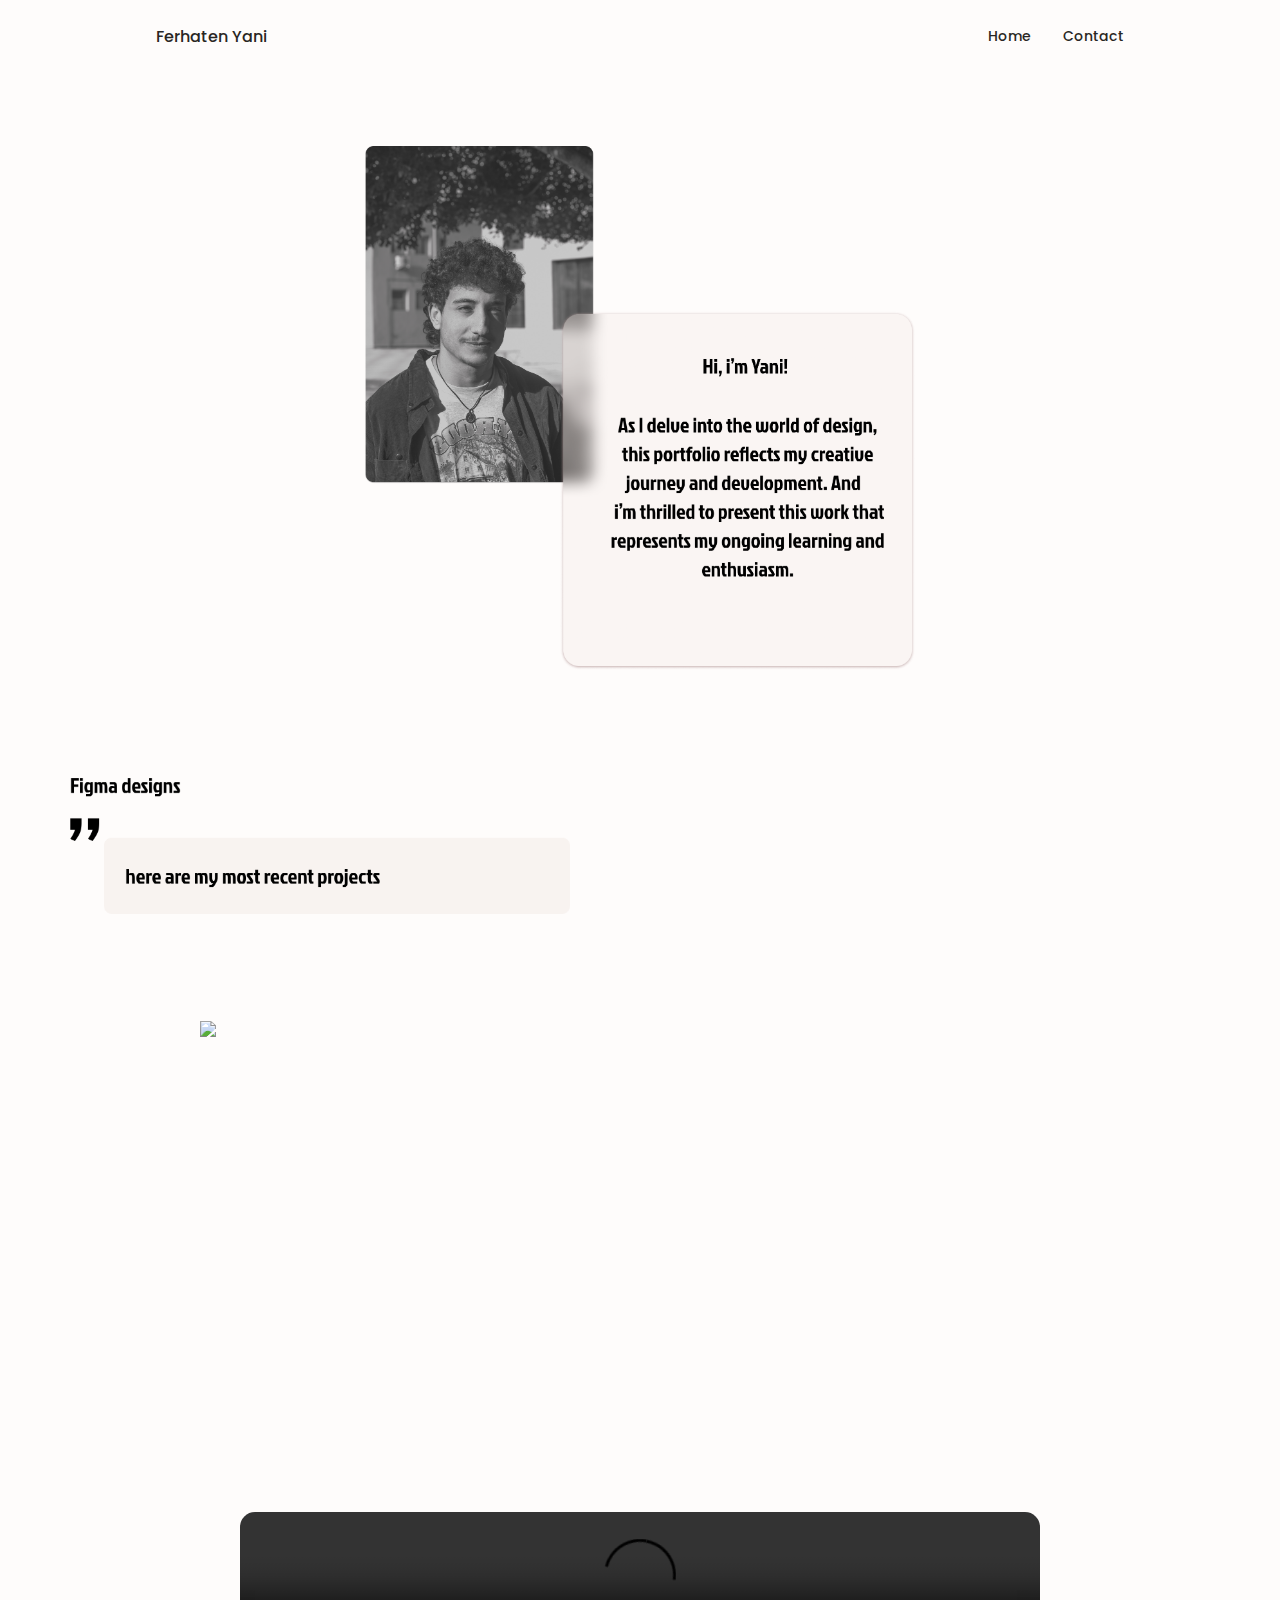
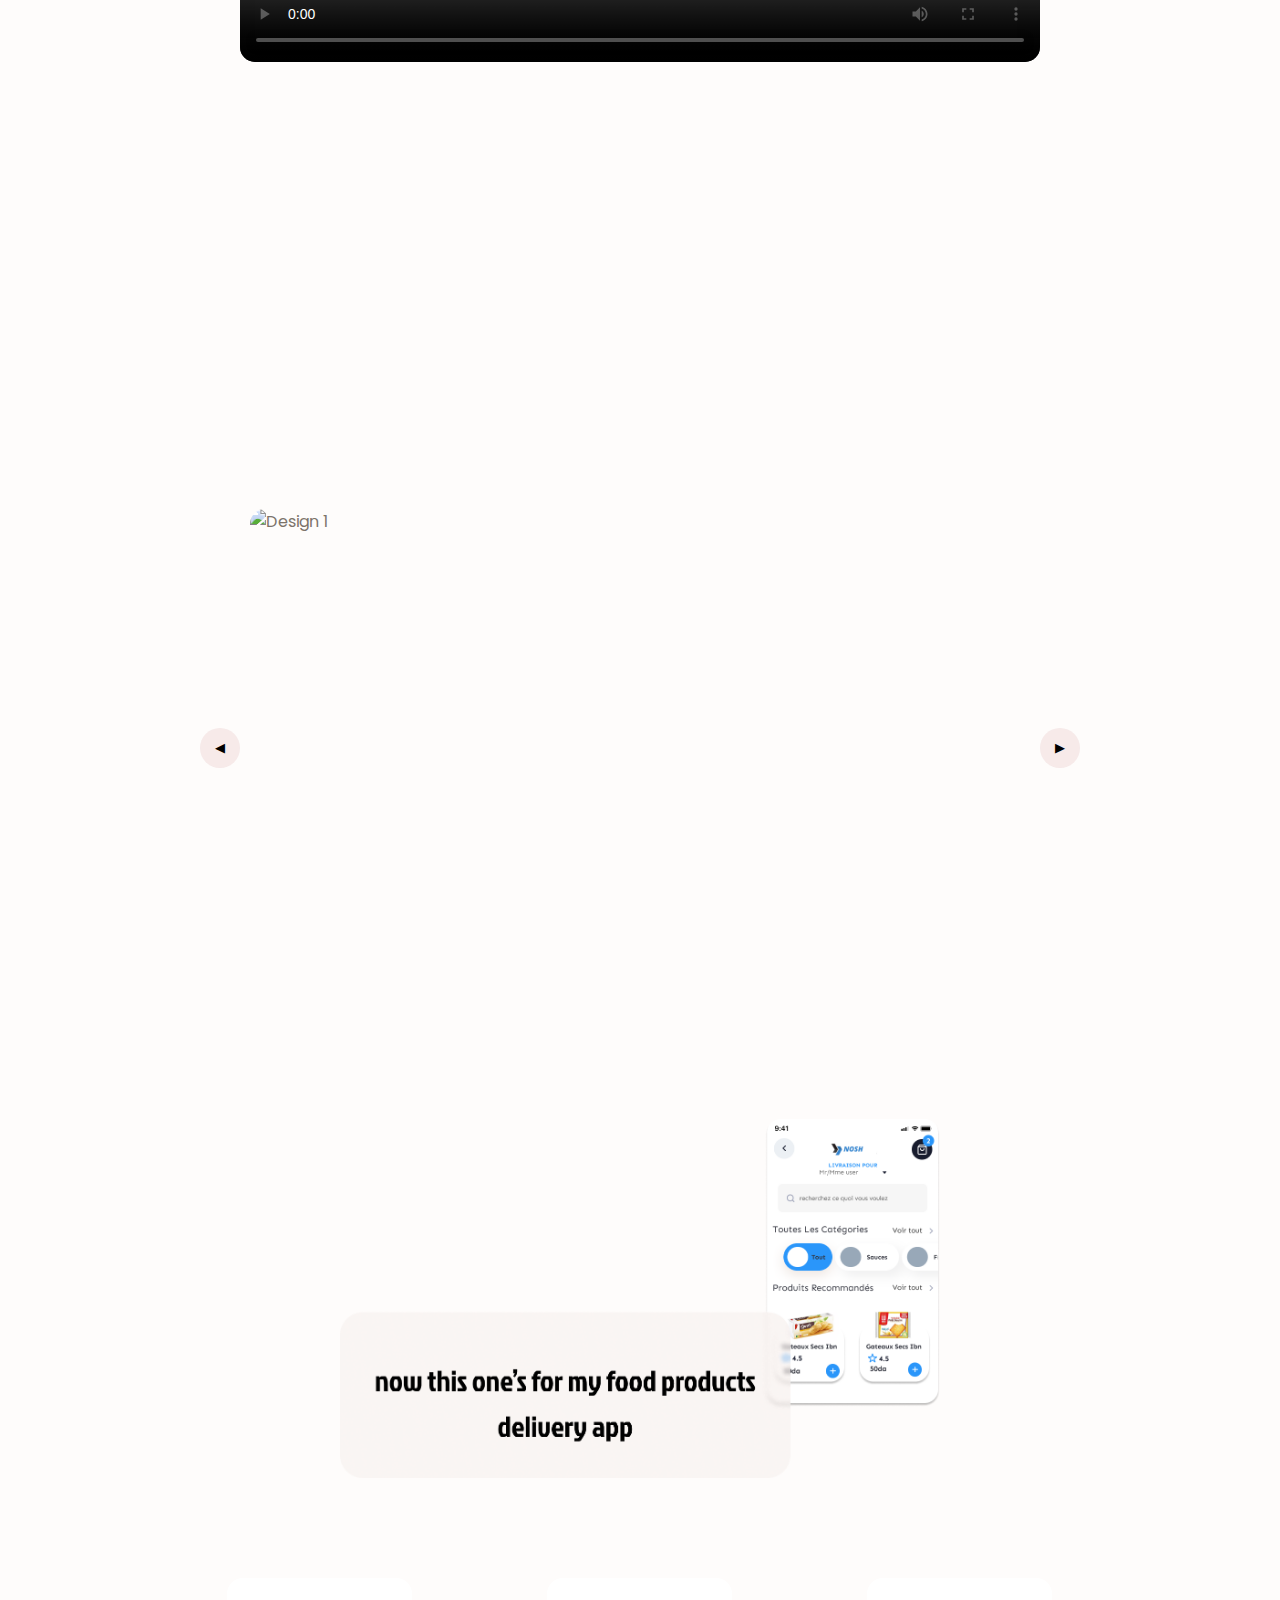
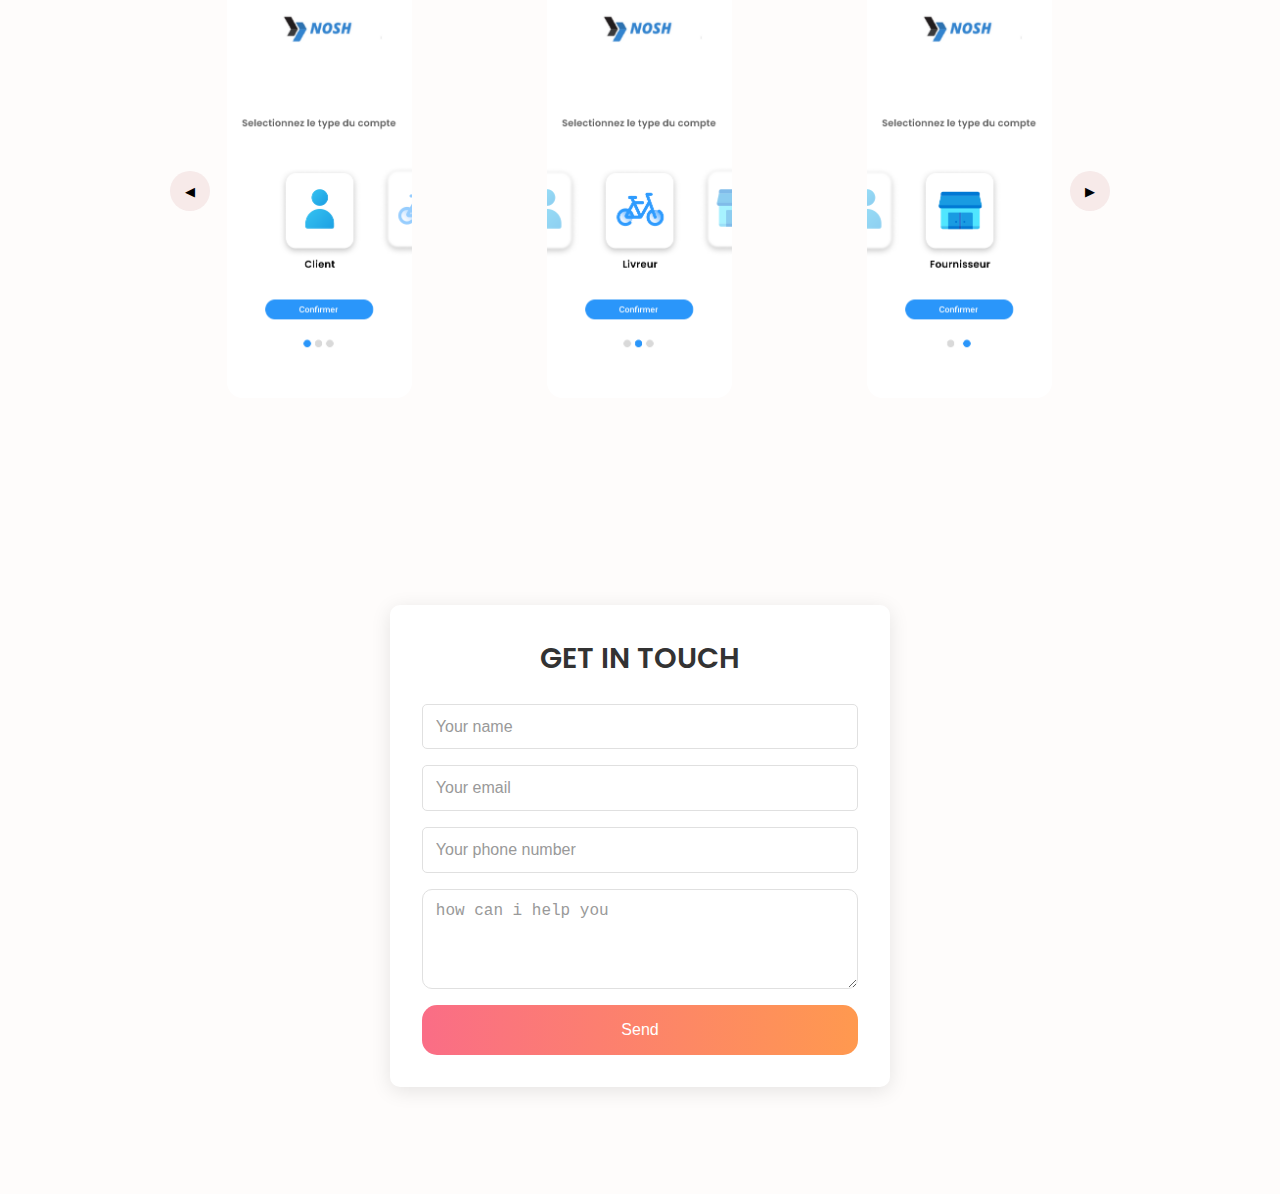
==== commit e678eb77: "voila a moha" ====
--- a/index.html
+++ b/index.html
@@ -42,11 +42,11 @@
                         </a>
                     </li>-->
 
-                    <li class="nav__item">
+                    <!-- <li class="nav__item">
                         <a href="#figma-work" class="nav__link">
                             <i class="uil uil-scenery nav__icon"></i>work
                         </a>
-                    </li>
+                    </li> -->
                     <li class="nav__item">
                         <a href="#contact" class="nav__link">
                             <i class="uil uil-message nav__icon"></i>Contact
@@ -55,15 +55,14 @@
                 </ul>
                 <i class="uil uil-times nav__close" id="nav-close"></i>
             </div>
-            <div class="nav__btns">
-                <!-- Theme change button -->
+            <!-- <div class="nav__btns">
 
                 <i class="uil uil-moon change-theme" id="theme-button"></i>
 
                 <div class="nav__toggle" id="nav-toggle">
                     <i class="uil uil-apps"></i>
                 </div>
-            </div>
+            </div> -->
         </nav>
     </header>
 
@@ -71,7 +70,9 @@
     <main class="main">
 
         <section class="home section" id="home">
-            <div class="home__container container grid">
+
+
+            <!-- <div class="home__container container grid">
                 <div class="home__content grid">
                     <div class="home__img">
                         <svg class="home__blob" viewBox="0 0 500 500" xmlns="http://www.w3.org/2000/svg"
@@ -97,10 +98,65 @@
                             Contact Me<i class="uil uil-message button__icon"></i>
                         </a>
                     </div>
-                </div>
-            </div>
+                </div> 
+
+
+            </div>-->
+
+
+            <div class="homeimg container grid" style="max-width: 550px; justify-content: center; margin-top: 50px ;">
+                <img src="packages/images/pre.png">
+
+            </div>
+
+            <div class="deb11" style="max-width: 500px ;margin-top: 100px; margin-left: 70px;">
+                <img src="packages/images/deb1.png">
+            </div>
+
+            <div class="deb22" style="max-width: 900px ;margin-top: 100px; justify-content: center;margin-left: 200px;">
+                <img src="packages/images/deb2.png">
+            </div>
+
+            <div class="video-container">
+                <video class="responsive-video" controls>
+                    <source src="packages/images/demo.mp4" type="video/mp4">
+                    Your browser does not support the video tag.
+                </video>
+            </div>
+
+
+           
+
+        
+
+
+
+
+            
+
+
+
+
+
         </section>
 
+        
+        <div class="slider-wrapper">
+            <button class="arrow left-arrow" id="prevButton">&#9664;</button>
+            <div class="slider-container">
+                <div class="slider" id="slider">
+                    <div class="slide"><img src="packages/images/landing page.png" alt="Design 1"></div>
+                    <div class="slide"><img src="packages/images/lqech page.png" alt="Design 2"></div>
+                    <div class="slide"><img src="packages/images/lqech page2.png" alt="Design 3"></div>
+                    <div class="slide"><img src="packages/images/notif.png" alt="Design 3"></div>
+                    <div class="slide"><img src="packages/images/paie1.png" alt="Design 3"></div>
+                    <div class="slide"><img src="packages/images/paie2.png" alt="Design 3"></div>
+
+                </div>
+            </div>
+            <button class="arrow right-arrow" id="nextButton">&#9654;</button>
+        </div>
+          
         
 
       
@@ -268,73 +324,63 @@
 
 
 
-        <section class="figma-showcase section" id="figma-work">
-            <h2 class="section__title">Figma Work</h2>
-            <span class="section__subtitle">Most recent designs</span>
+   <section class="figma-showcase section" id="figma-work">
+
+    <div class="deb22">
+        <img src="packages/images/app.png" alt="App image">
+    </div>
         
             <div class="figma__container">
-                <button class="figma__arrow figma__arrow--prev">&lt;</button>
+                <button class="arrow2 left-arrow2">&#9664;</button>
                 
                 <div class="figma__wrapper">
 
                    
-                    <!-- Card 1 -->
                     <div class="figma__card">
                         <img src="packages/images/img/select1.png" alt="Figma Project 1" class="figma__img">
                     </div>
         
-                    <!-- Card 2 -->
                     <div class="figma__card">
                         <img src="packages/images/img/select2.png" alt="Figma Project 2" class="figma__img">
                     </div>
         
-                    <!-- Card 3 -->
                     <div class="figma__card">
                         <img src="packages/images/img/select3.png" alt="Figma Project 3" class="figma__img">
                     </div>
 
-                      <!-- Card 4 -->
                       <div class="figma__card">
                         <img src="packages/images/img/home.png" alt="Figma Project 4" class="figma__img">
                     </div>
                     
-                    <!-- Card 4 -->
                     <div class="figma__card">
                         <img src="packages/images/img/confirm.png" alt="Figma Project 5" class="figma__img">
                     </div>
                     
-                    <!-- Card 4 -->
                     <div class="figma__card">
                         <img src="packages/images/img/ajoutProd.png" alt="Figma Project 6" class="figma__img">
                     </div>
         
-                    <!-- Card 4 -->
                     <div class="figma__card">
                         <img src="packages/images/img/login11.png" alt="Figma Project 7" class="figma__img">
                     </div>
 
-                    <!-- Card 4 -->
                     <div class="figma__card">
                         <img src="packages/images/img/code11.png" alt="Figma Project 8" class="figma__img">
                     </div>
                     
                     
-                    <!-- Card 4 -->
                     <div class="figma__card">
                         <img src="packages/images/img/num11.png" alt="Figma Project 9" class="figma__img">
                     </div>
                     
-                    <!-- Card 4 -->
                     <div class="figma__card">
                         <img src="packages/images/img/loc.jpg" alt="Figma Project 10" class="figma__img">
                     </div>
                     
-                    <!-- Card 4 -->
                     <div class="figma__card">
                         <img src="packages/images/img/Dash.png" alt="Figma Project 11" class="figma__img">
                     </div>
                     
-                    <!-- Card 4 -->
                     <div class="figma__card">
                         <img src="packages/images/img/Dash2.png" alt="Figma Project 12" class="figma__img">
                     </div>
@@ -344,9 +390,9 @@
 
                 </div>
         
-                <button class="figma__arrow figma__arrow--next">&gt;</button>
-            </div>
-        </section>
+                <button class="arrow right-arrow2">&#9654;</button>
+            </div>
+        </section> 
         
 
         
@@ -354,13 +400,13 @@
         <!--==================== contact me section ====================-->
 
         <section class="project section" id="contact">
-
-            <div class="project__bg">
+<!-- 
+            <div class="project__bg" style="margin-top: 20px;">
                 <div class="project__container project__data container grid">
                     <div class="project__data">
                         <h2 class="project__title">Got any questions?</h2>
                         
-                        <a href="mailto:oussamabenberkane.pro@gmail.com" target="_blank"
+                        <a href="mailto:ferhatenyani19@gmail.com" target="_blank"
                             class="button button--flex button--white" style="margin-bottom: 0.3rem;">Click here to send
                             me an email
                             <i class="uil uil-message project__icon button__icon"></i>
@@ -375,9 +421,25 @@
                     </span>
 
                 </div>
-            </div>
+            </div> -->
+
+        <div class="form-container">
+            <form id="contactForm" action="https://api.web3forms.com/submit" method="POST" onsubmit="this.reset(); return true;">
+                <input type="hidden" name="access_key" value="f5e06d69-bdf8-4447-b2b5-0a6259723337">
+
+                <h3>GET IN TOUCH</h3>
+                <input type="text" name="name" placeholder="Your name" required>
+                <input type="email" name="email" placeholder="Your email" required>
+                <input type="text" name="phone" placeholder="Your phone number" required>
+                <textarea name="message" rows="4" placeholder="how can i help you"></textarea>
+                <button type="submit">Send</button>
+            </form>
+        </div>
 
         </section>
+
+
+     
 
     
 
@@ -401,7 +463,11 @@
 
     <!--==================== MAIN JS ====================-->
     <script src="packages/js/main.js"></script>
-    <script src="packages/js/arrowNav.js"  ></script>
+  <script src="packages/js/arrowNav.js"  ></script> 
+    <script src="packages/js/thriftNav.js"  ></script>
+    <!-- <script src="packages/js/form.js"  ></script> -->
+
+
     
 </body>
 
--- a/packages/css/styles.css
+++ b/packages/css/styles.css
@@ -7,7 +7,7 @@
 
   /*========== Colors ==========*/
   /* Change favorite color */
-  --hue-color: 900 ;
+  --hue-color: 750 ;
 
   /* HSL color mode */
   --first-color: hsl(var(--hue-color), 82%, 65%);
@@ -188,7 +188,8 @@
   height: var(--header-height);
   display: flex;
   justify-content: space-between;
-  align-items: center;
+  align-items:center;
+
   
 }
 
@@ -277,6 +278,46 @@
 
 /*==================== HOME ====================*/
 
+
+/*==========  ==========*/
+
+.homeimg {
+max-width: 100;
+max-height: 200;
+}
+
+/* Ensure the container takes full width and maintains aspect ratio */
+.video-wrapper {
+  max-width: 900px;
+  display: flex;
+  justify-content: center; /* Centers the video horizontally */
+  align-items: center; /* Centers the video vertically if needed */
+  width: 80%; /* Adjust the width as needed */
+  max-width: 800px; /* Optional: set a maximum width */
+}
+
+/* Container to center the video */
+.video-container {
+  margin-top: 20px;
+  display: flex;
+  justify-content: center; /* Center horizontally */
+  align-items: center; /* Center vertically */
+  height: 100vh; /* Full viewport height, adjust as needed */
+  width: 100%; /* Full width */
+}
+
+/* Video styling */
+.responsive-video {
+  width: 80%; /* Set the width to 80% of the container's width */
+  max-width: 800px; /* Optional: set a maximum width */
+  height: auto; /* Maintain aspect ratio */
+  /* Optional: You can set specific height if needed */
+  /* height: 450px; */
+  border-radius: 15px; /* Apply border-radius to the video */
+
+}
+
+
 .home__container {
   gap: 1rem;
 }
@@ -1273,7 +1314,7 @@
 }
 
 .figma__card:hover {
-  transform: translateY(-20px);
+  transform: translateY(-10px);
 }
 
 
@@ -1338,3 +1379,192 @@
 
 
 
+
+
+/* Slider container */
+.slider-wrapper {
+  margin-top: 100px;
+  position: relative;
+  max-width: 900px; /* Reduced width to leave space for arrows */
+  margin: 0 auto;
+  padding: 0 60px; /* Add padding to make room for arrows */
+  box-sizing: border-box;
+}
+
+.slider-container {
+  position: relative;
+  width: 100%; /* Changed to 100% to fill the wrapper */
+  overflow: hidden;
+  border-radius: 15px;
+}
+
+/* Slider wrapper */
+.slider {
+  display: flex;
+  transition: transform 0.5s ease-in-out;
+}
+
+/* Individual slide */
+.slide {
+  min-width: 100%;
+  box-sizing: border-box;
+}
+
+/* Arrows styling */
+.arrow {
+  position: absolute;
+  top: 50%;
+  transform: translateY(-50%);
+  background-color: rgba(239, 215, 215, 0.5);
+  color: rgb(0, 0, 0);
+  border: none;
+  padding: 10px;
+  cursor: pointer;
+  z-index: 10;
+  margin: auto;
+  border-radius: 50%;
+  width: 40px; /* Set a fixed width */
+  height: 40px;
+}
+
+.left-arrow {
+  left: 0;
+  margin-left: 10px;
+}
+
+.right-arrow {
+  right: 0;
+  margin-right: 10px;
+}
+
+/* Optional: Styling for images */
+img {
+  max-width: 100%;
+  height: auto;
+}
+
+
+.arrow2 {
+  position: absolute;
+  top: 50%;
+  transform: translateY(-50%);
+  background-color: rgba(239, 215, 215, 0.5);
+  color: rgb(0, 0, 0);
+  border: none;
+  padding: 10px;
+  cursor: pointer;
+  z-index: 10;
+  margin: auto;
+  border-radius: 50%;
+  width: 40px; /* Set a fixed width */
+  height: 40px;
+}
+
+.left-arrow2 {
+  left: 0;
+  margin-left: 10px;
+}
+
+.right-arrow2 {
+  right: 0;
+  margin-right: 10px;
+}
+
+
+
+.deb22 {
+  max-width: 600px;
+  width: 90%; /* This allows the container to shrink on smaller screens */
+  margin: 100px auto; /* This centers the container horizontally and adds vertical margin */
+  display: flex;
+  justify-content: center;
+}
+
+.deb22 img {
+  max-width: 100%; /* This ensures the image is never wider than its container */
+  height: auto; /* This maintains the image's aspect ratio */
+}
+
+/* For smaller screens */
+@media (max-width: 768px) {
+  .deb22 {
+      width: 95%; /* Allows for more width on very small screens */
+      margin: 50px auto; /* Reduced vertical margin for smaller screens */
+  }
+}
+
+
+
+.form-container {
+  max-width: 500px;
+  margin: 2rem auto;
+  padding: 2rem;
+  background: #ffffff;
+  border-radius: 10px;
+  box-shadow: 0 4px 20px rgba(0, 0, 0, 0.1);
+}
+
+.form-container h3 {
+  font-size: 1.8rem;
+  color: #333;
+  margin-bottom: 1.5rem;
+  text-align: center;
+  font-weight: 600;
+}
+
+.form-container form {
+  display: flex;
+  flex-direction: column;
+}
+
+.form-container input,
+.form-container textarea {
+  margin-bottom: 1rem;
+  padding: 0.8rem;
+  border: 1px solid #e0e0e0;
+  border-radius: 5px;
+  font-size: 1rem;
+  transition: border-color 0.3s ease;
+}
+
+.form-container input:focus,
+.form-container textarea:focus {
+  outline: none;
+  border-color: #4a90e2;
+  box-shadow: 0 0 0 2px rgba(74, 144, 226, 0.2);
+}
+
+.form-container textarea {
+  resize: vertical;
+  min-height: 100px;
+  border-radius: 10px;
+}
+
+.form-container button {
+  background: linear-gradient(270deg, #ff994f, #fa6d86);
+  color: white;
+  border: none;
+  padding: 1rem;
+  font-size: 1rem;
+  border-radius: 15px;
+  cursor: pointer;
+  transition: background-color 0.3s ease;
+}
+
+.form-container button:hover {
+  background-color: #3a7bc8;
+}
+
+/* Placeholder styling */
+.form-container input::placeholder,
+.form-container textarea::placeholder {
+  color: #999;
+}
+
+/* Responsive adjustments */
+@media (max-width: 600px) {
+  .form-container {
+      margin: 1rem;
+      padding: 1.5rem;
+  }
+}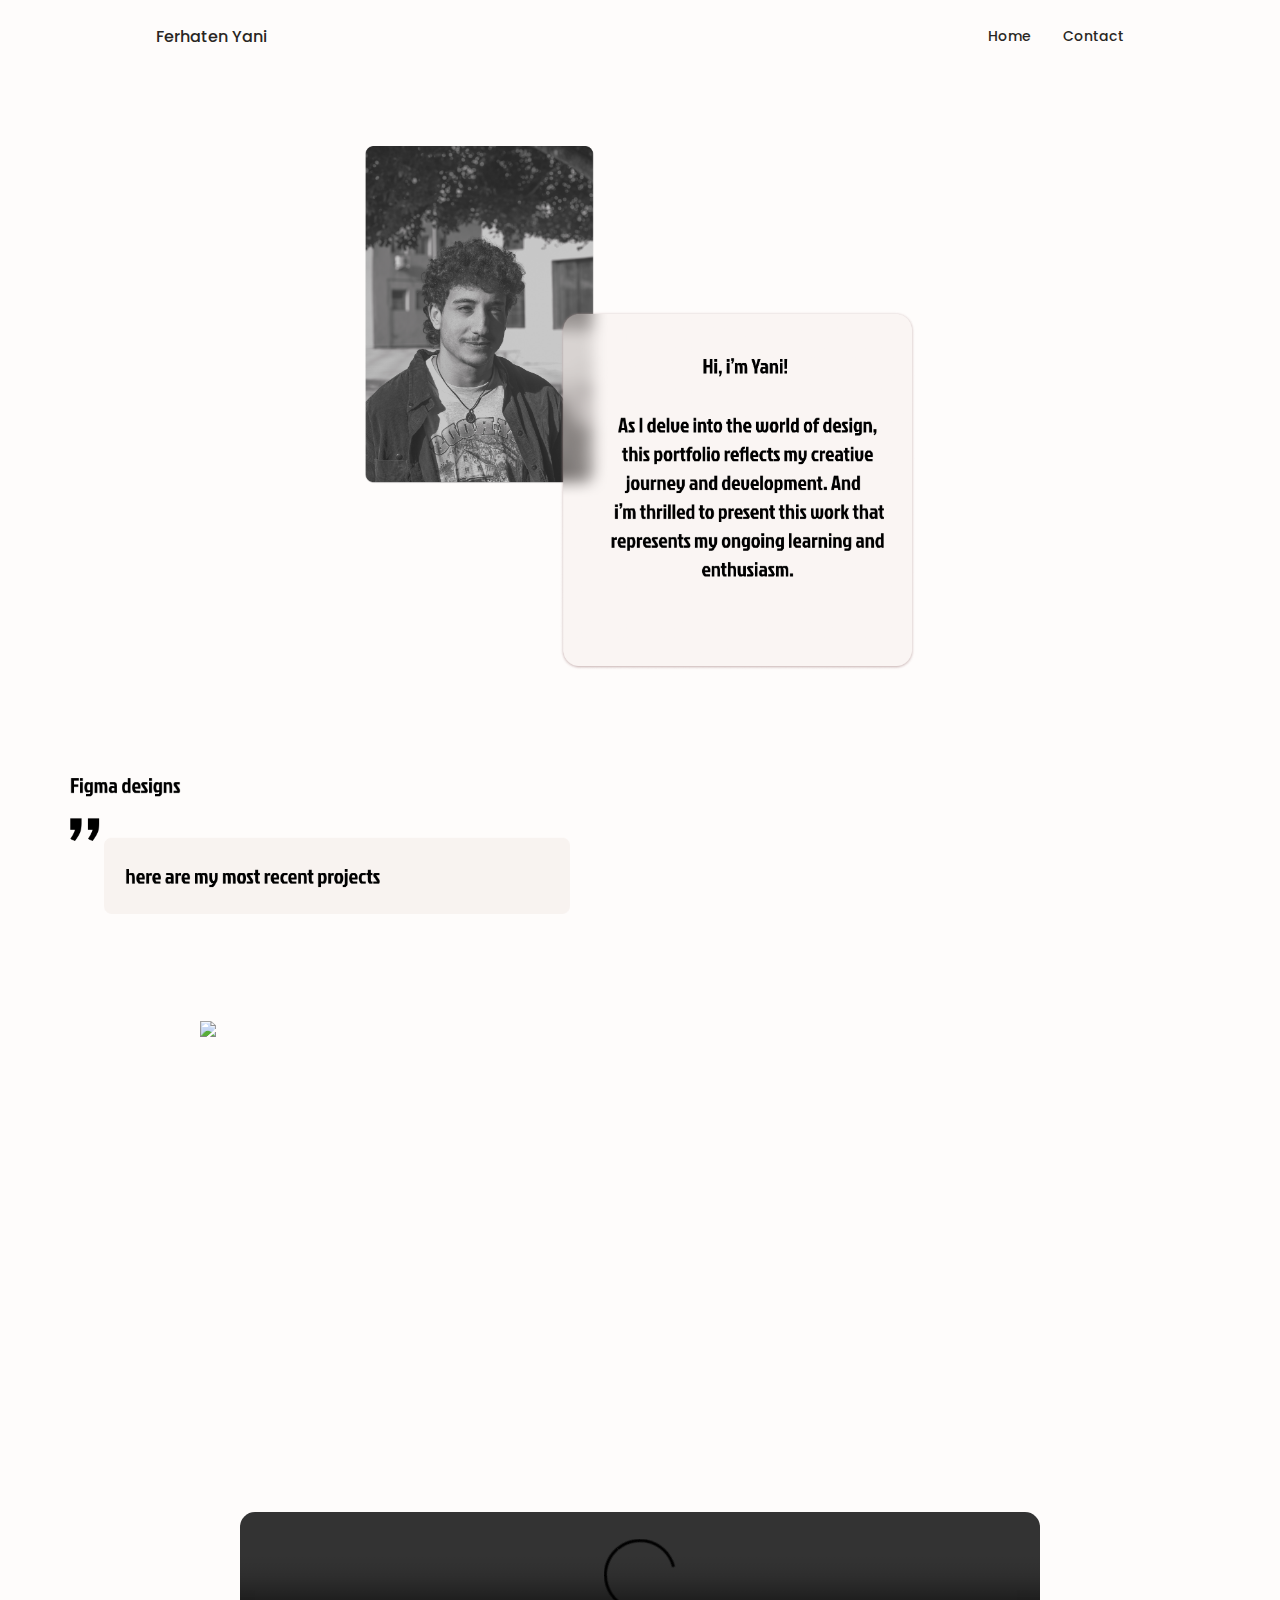
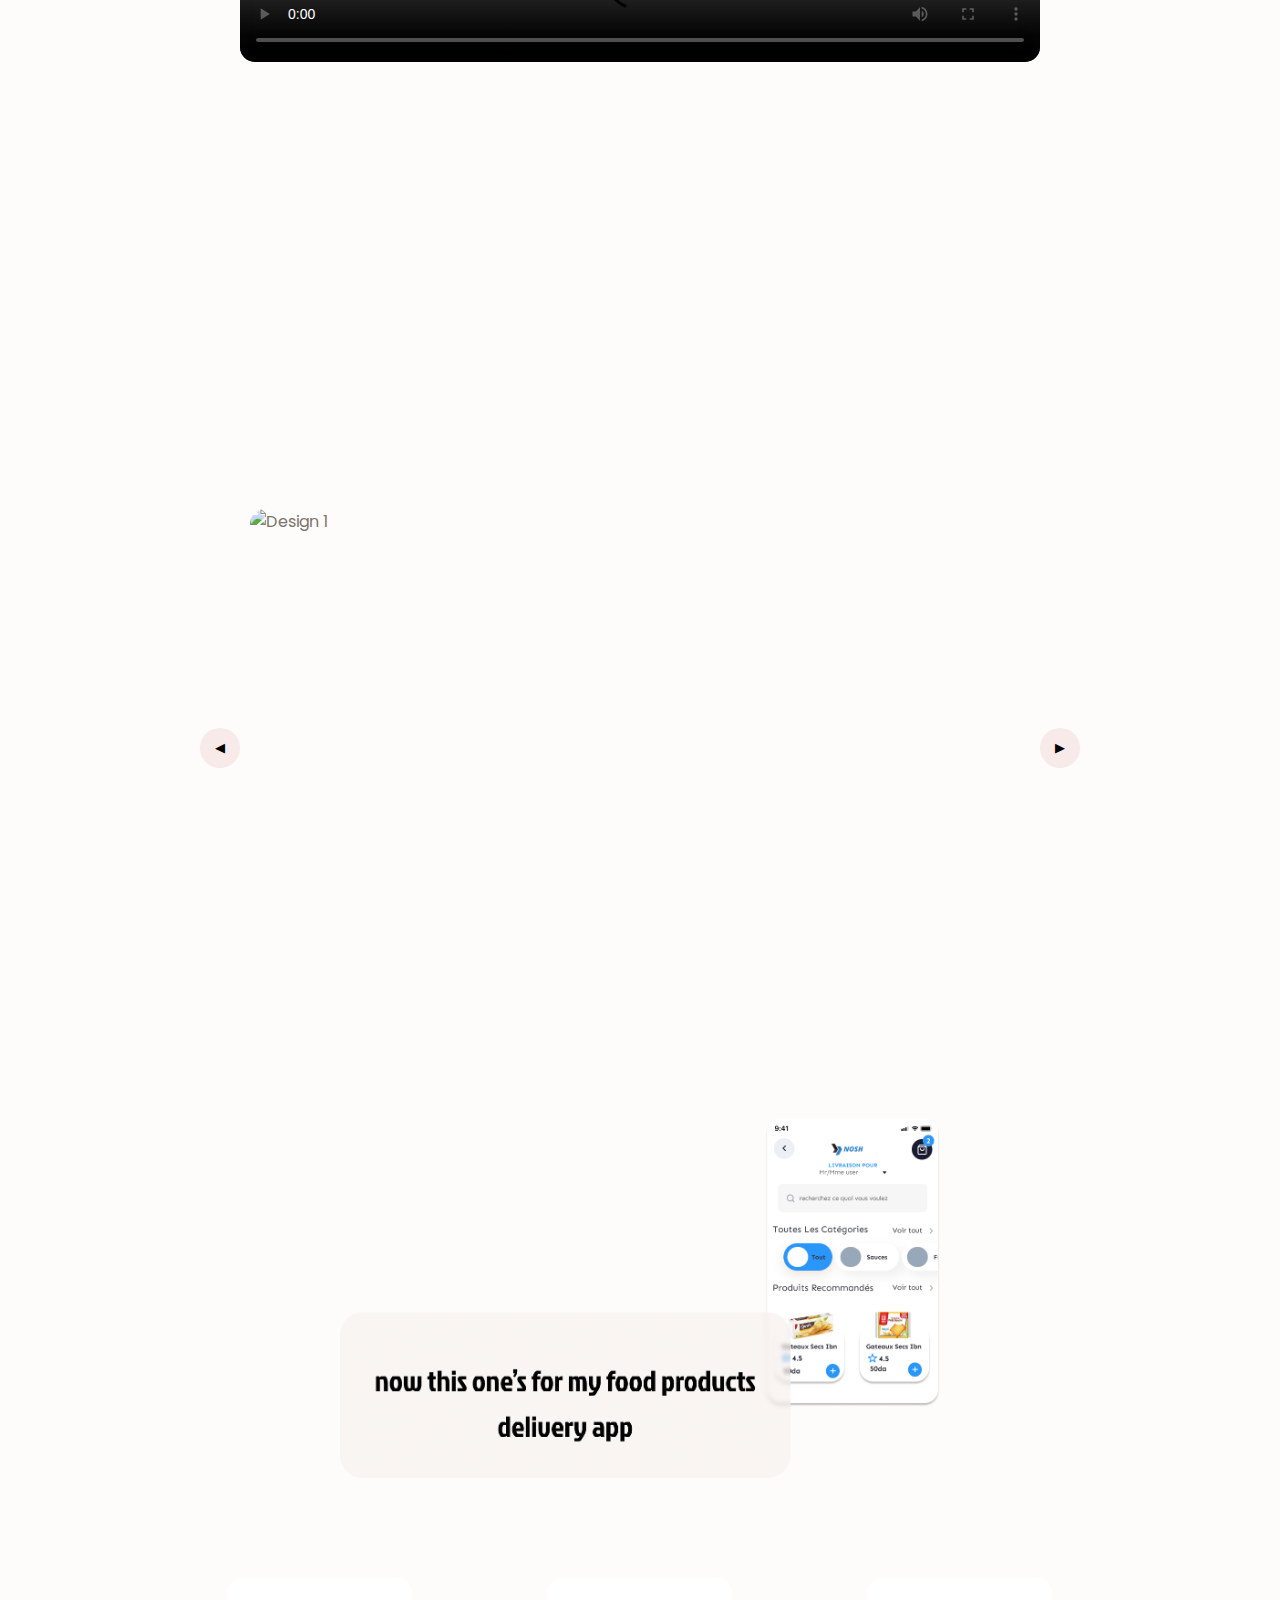
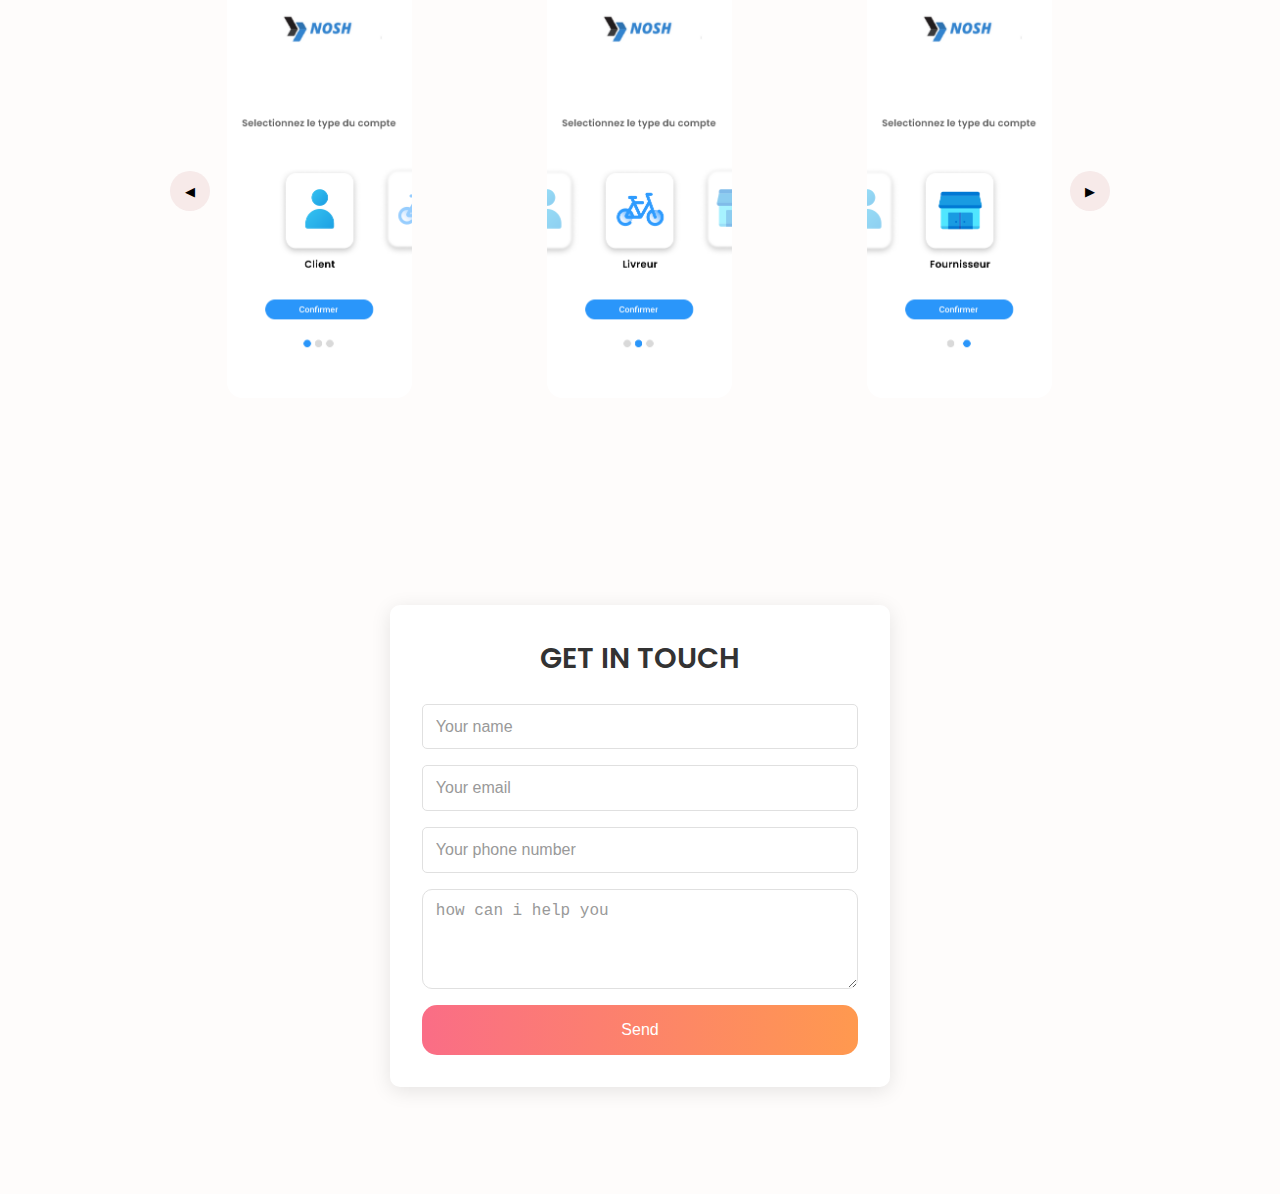
==== commit 9d2efb95: "normlm c bon" ====
--- a/index.html
+++ b/index.html
@@ -119,7 +119,7 @@
 
             <div class="video-container">
                 <video class="responsive-video" controls>
-                    <source src="packages/images/demo.mp4" type="video/mp4">
+                    <source src="packages/images/final.mp4" type="video/mp4">
                     Your browser does not support the video tag.
                 </video>
             </div>
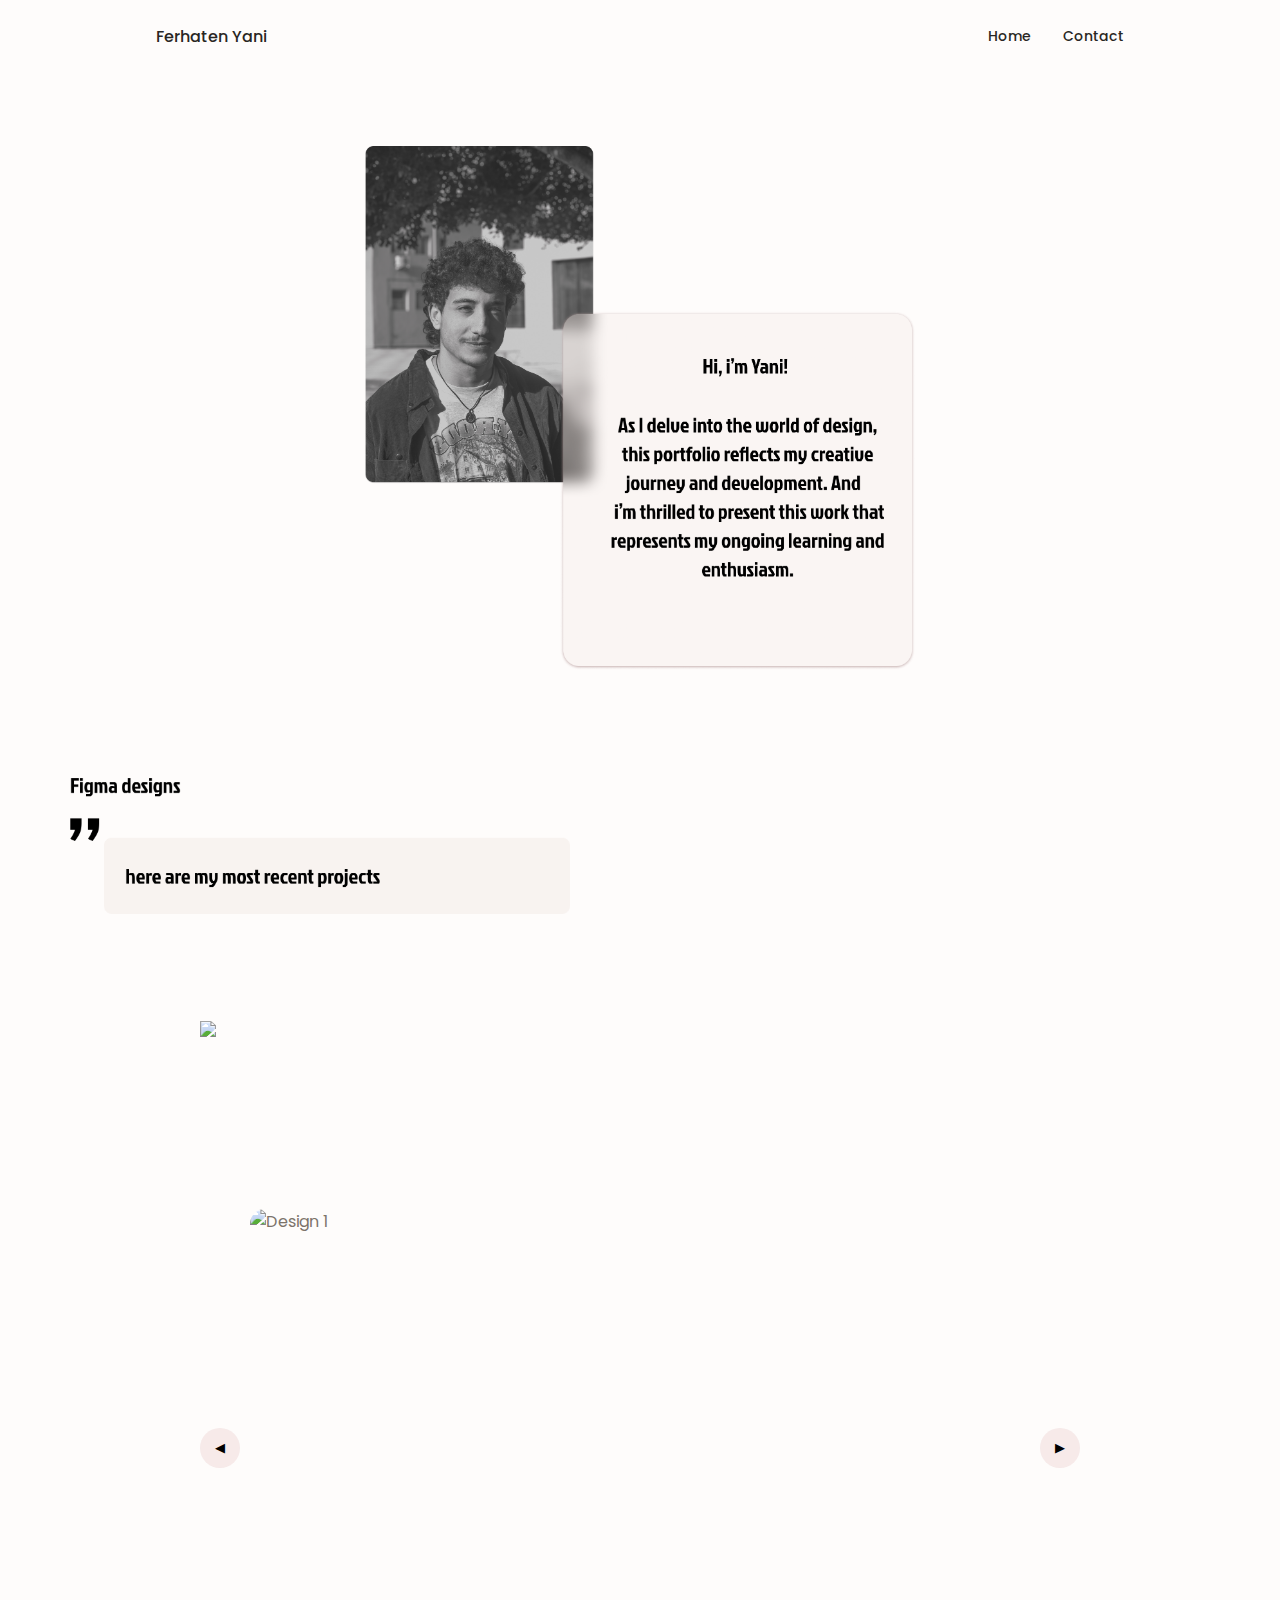
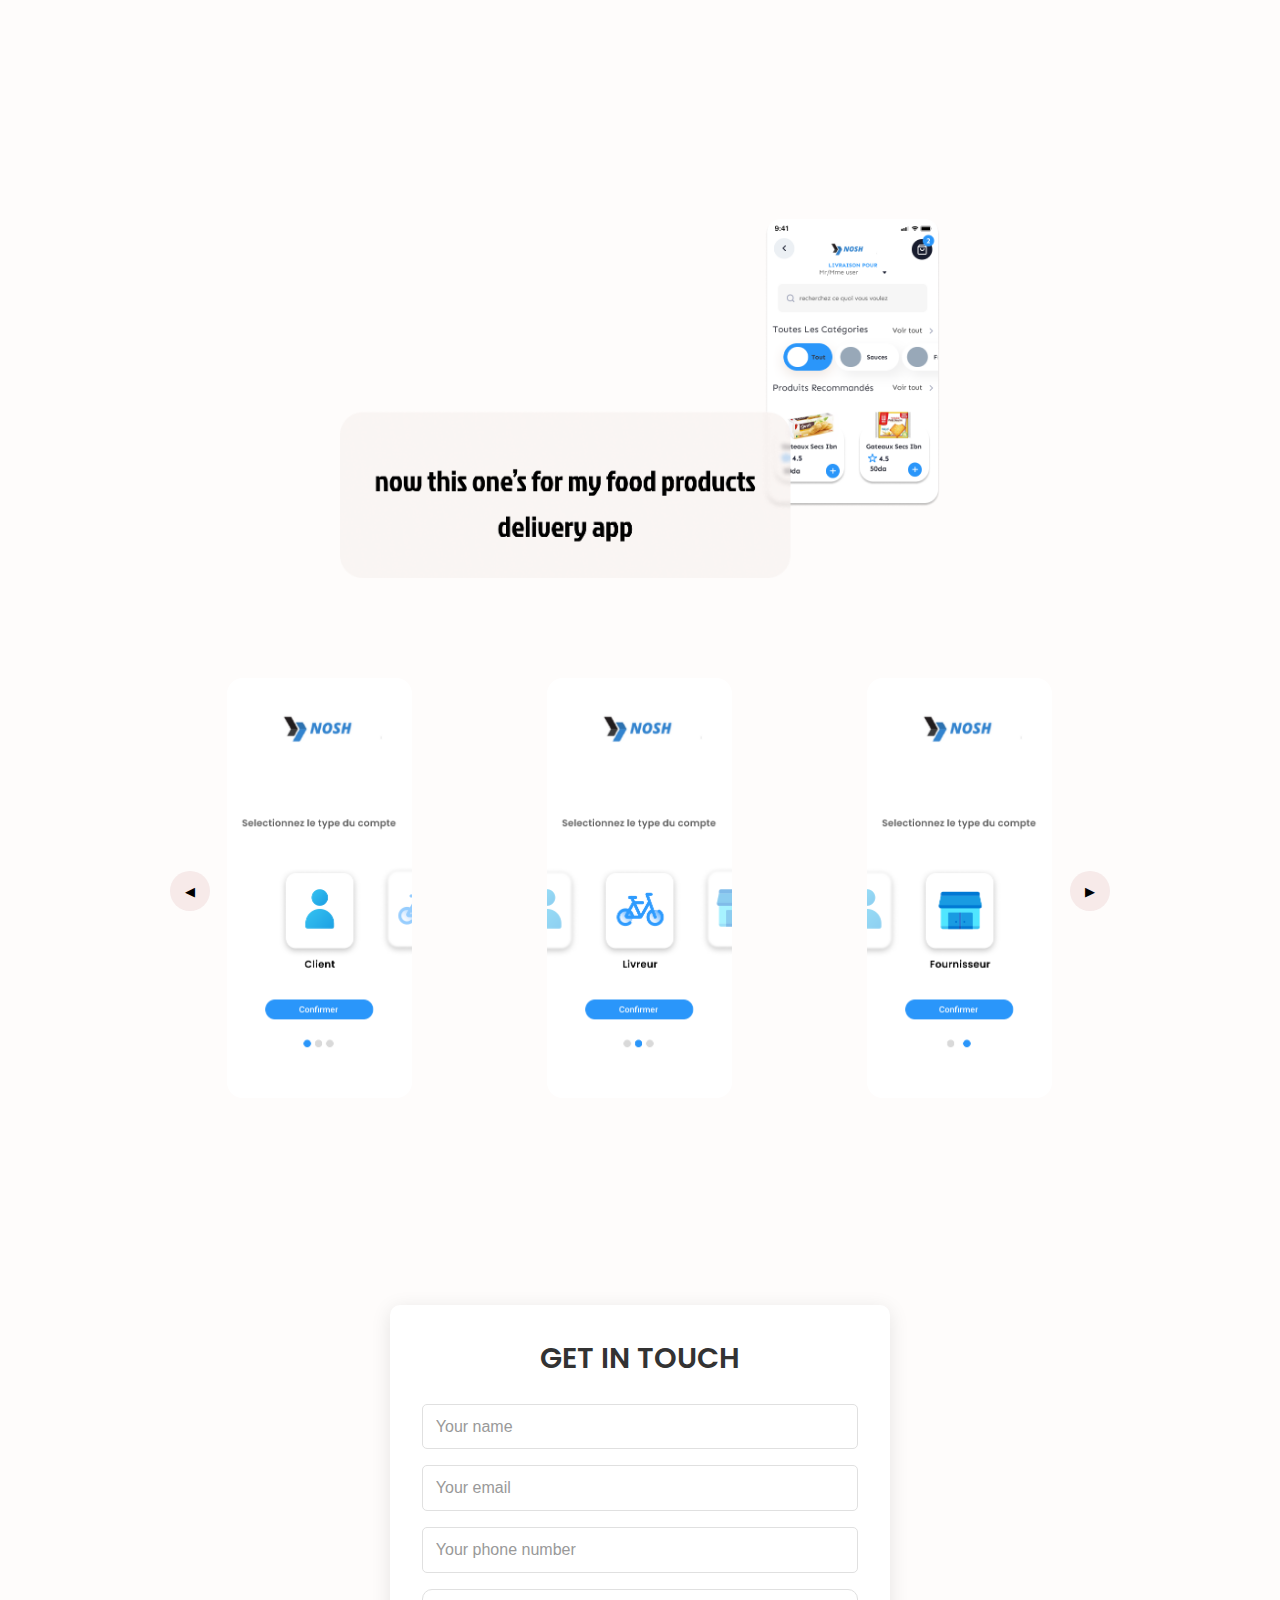
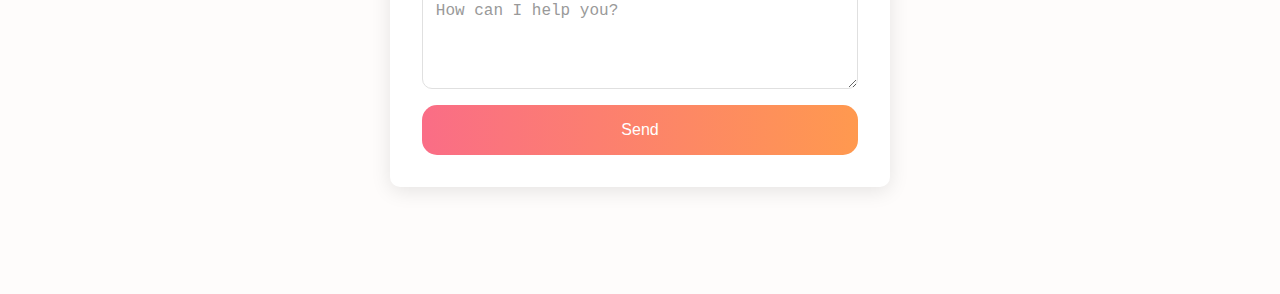
==== commit c2d1f173: "email form" ====
--- a/index.html
+++ b/index.html
@@ -117,12 +117,12 @@
                 <img src="packages/images/deb2.png">
             </div>
 
-            <div class="video-container">
+           <!--<div class="video-container">
                 <video class="responsive-video" controls>
                     <source src="packages/images/final.mp4" type="video/mp4">
                     Your browser does not support the video tag.
                 </video>
-            </div>
+            </div>-->
 
 
            
@@ -423,18 +423,22 @@
                 </div>
             </div> -->
 
-        <div class="form-container">
-            <form id="contactForm" action="https://api.web3forms.com/submit" method="POST" onsubmit="this.reset(); return true;">
-                <input type="hidden" name="access_key" value="f5e06d69-bdf8-4447-b2b5-0a6259723337">
-
-                <h3>GET IN TOUCH</h3>
-                <input type="text" name="name" placeholder="Your name" required>
-                <input type="email" name="email" placeholder="Your email" required>
-                <input type="text" name="phone" placeholder="Your phone number" required>
-                <textarea name="message" rows="4" placeholder="how can i help you"></textarea>
-                <button type="submit">Send</button>
-            </form>
-        </div>
+            <div class="form-container">
+                <form id="contactForm" action="https://api.web3forms.com/submit" method="POST">
+                    <input type="hidden" name="access_key" value="9fa7c3a7-e821-443b-a939-ff5528d40cfe">
+                    <input type="hidden" name="redirect" value="https://web3forms.com/success">
+                   
+            
+                    <h3>GET IN TOUCH</h3>
+                    <input type="text" name="name" placeholder="Your name" required>
+                    <input type="email" name="email" placeholder="Your email" required>
+                    <input type="text" name="phone" placeholder="Your phone number" >
+                    <textarea name="message" rows="4" placeholder="How can I help you?" required></textarea>
+                    <button type="submit">Send</button>
+                </form>
+            </div>
+
+            
 
         </section>
 
@@ -466,9 +470,18 @@
   <script src="packages/js/arrowNav.js"  ></script> 
     <script src="packages/js/thriftNav.js"  ></script>
     <!-- <script src="packages/js/form.js"  ></script> -->
-
-
+    <!--<script src="packages/js/webform.js"  ></script>-->
+
+    <script>
+        const form = document.getElementById('contactForm');
+        form.addEventListener('submit', function() {
+            // Use setTimeout to reset after the form submission
+            setTimeout(() => this.reset(), 100);
+        });
+    </script>
     
 </body>
 
+
+
 </html>--- a/packages/css/styles.css
+++ b/packages/css/styles.css
@@ -1567,4 +1567,6 @@
       margin: 1rem;
       padding: 1.5rem;
   }
-}+}
+
+
